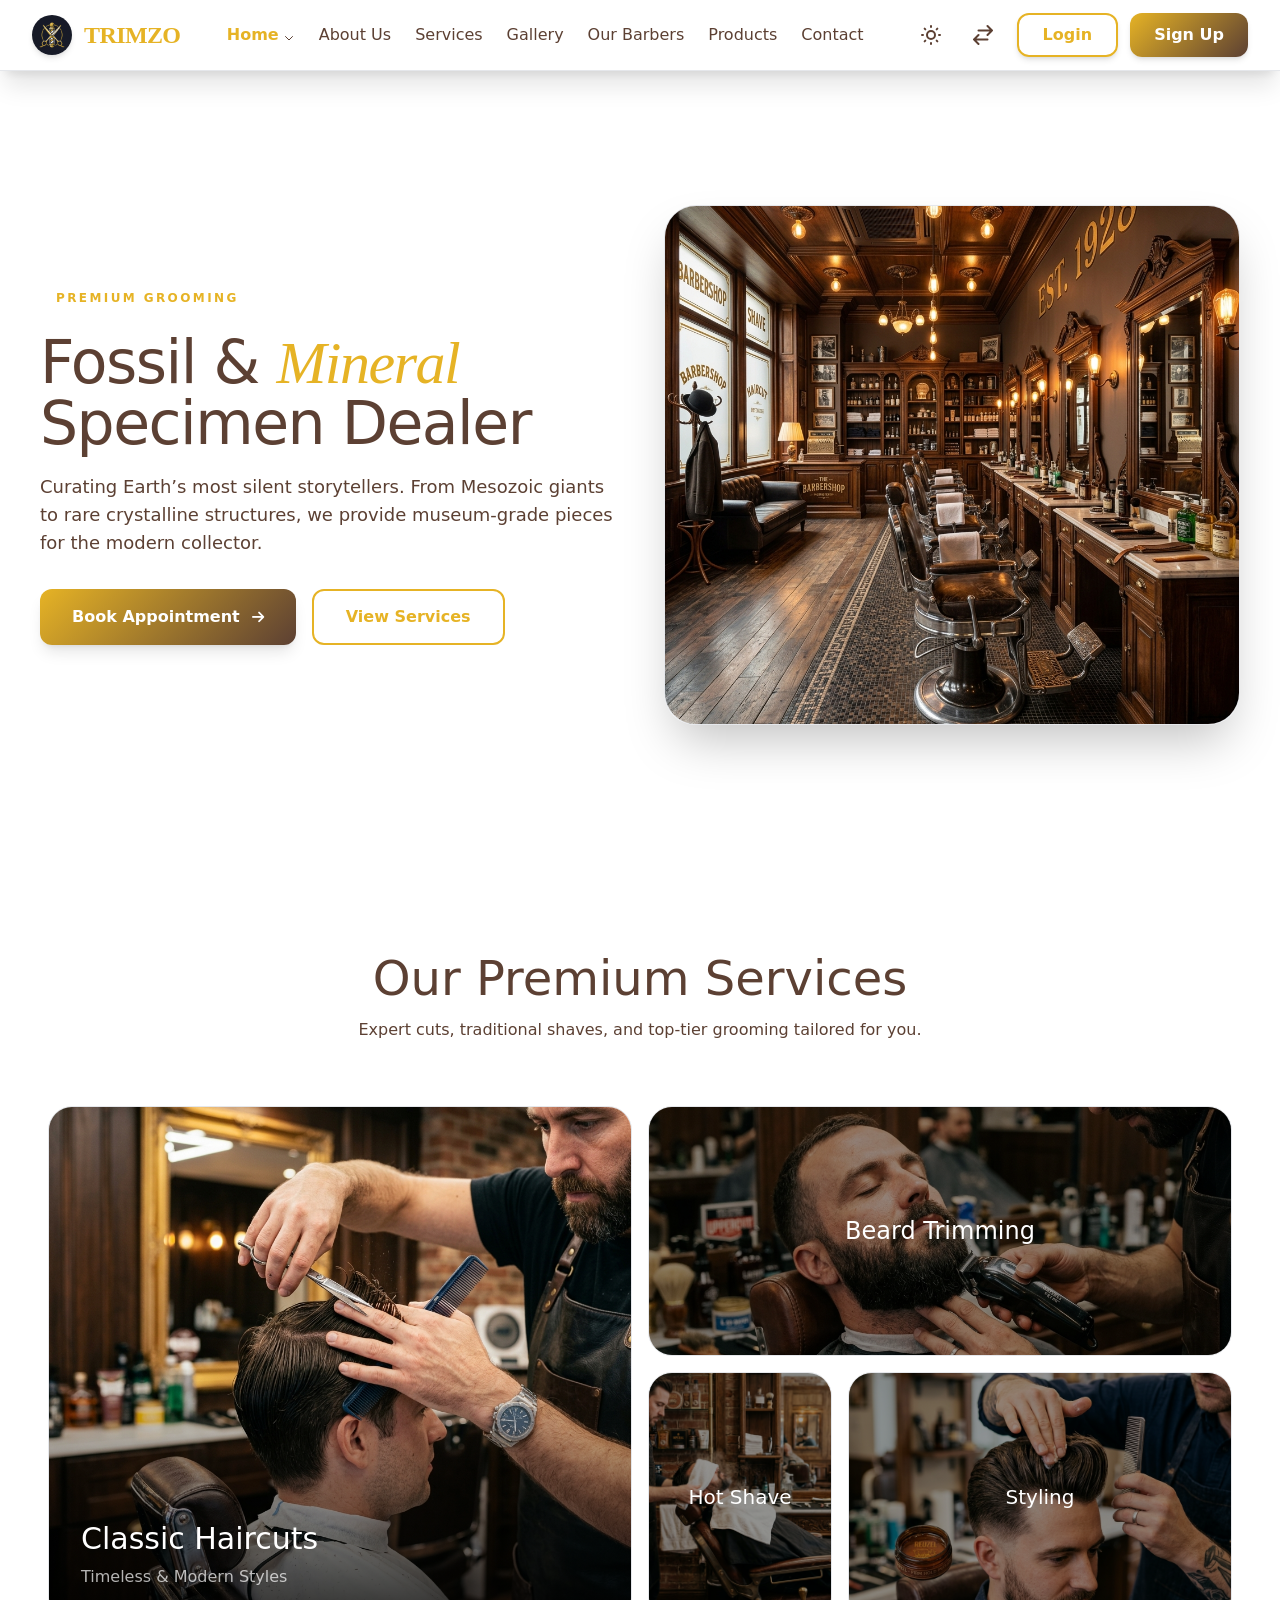
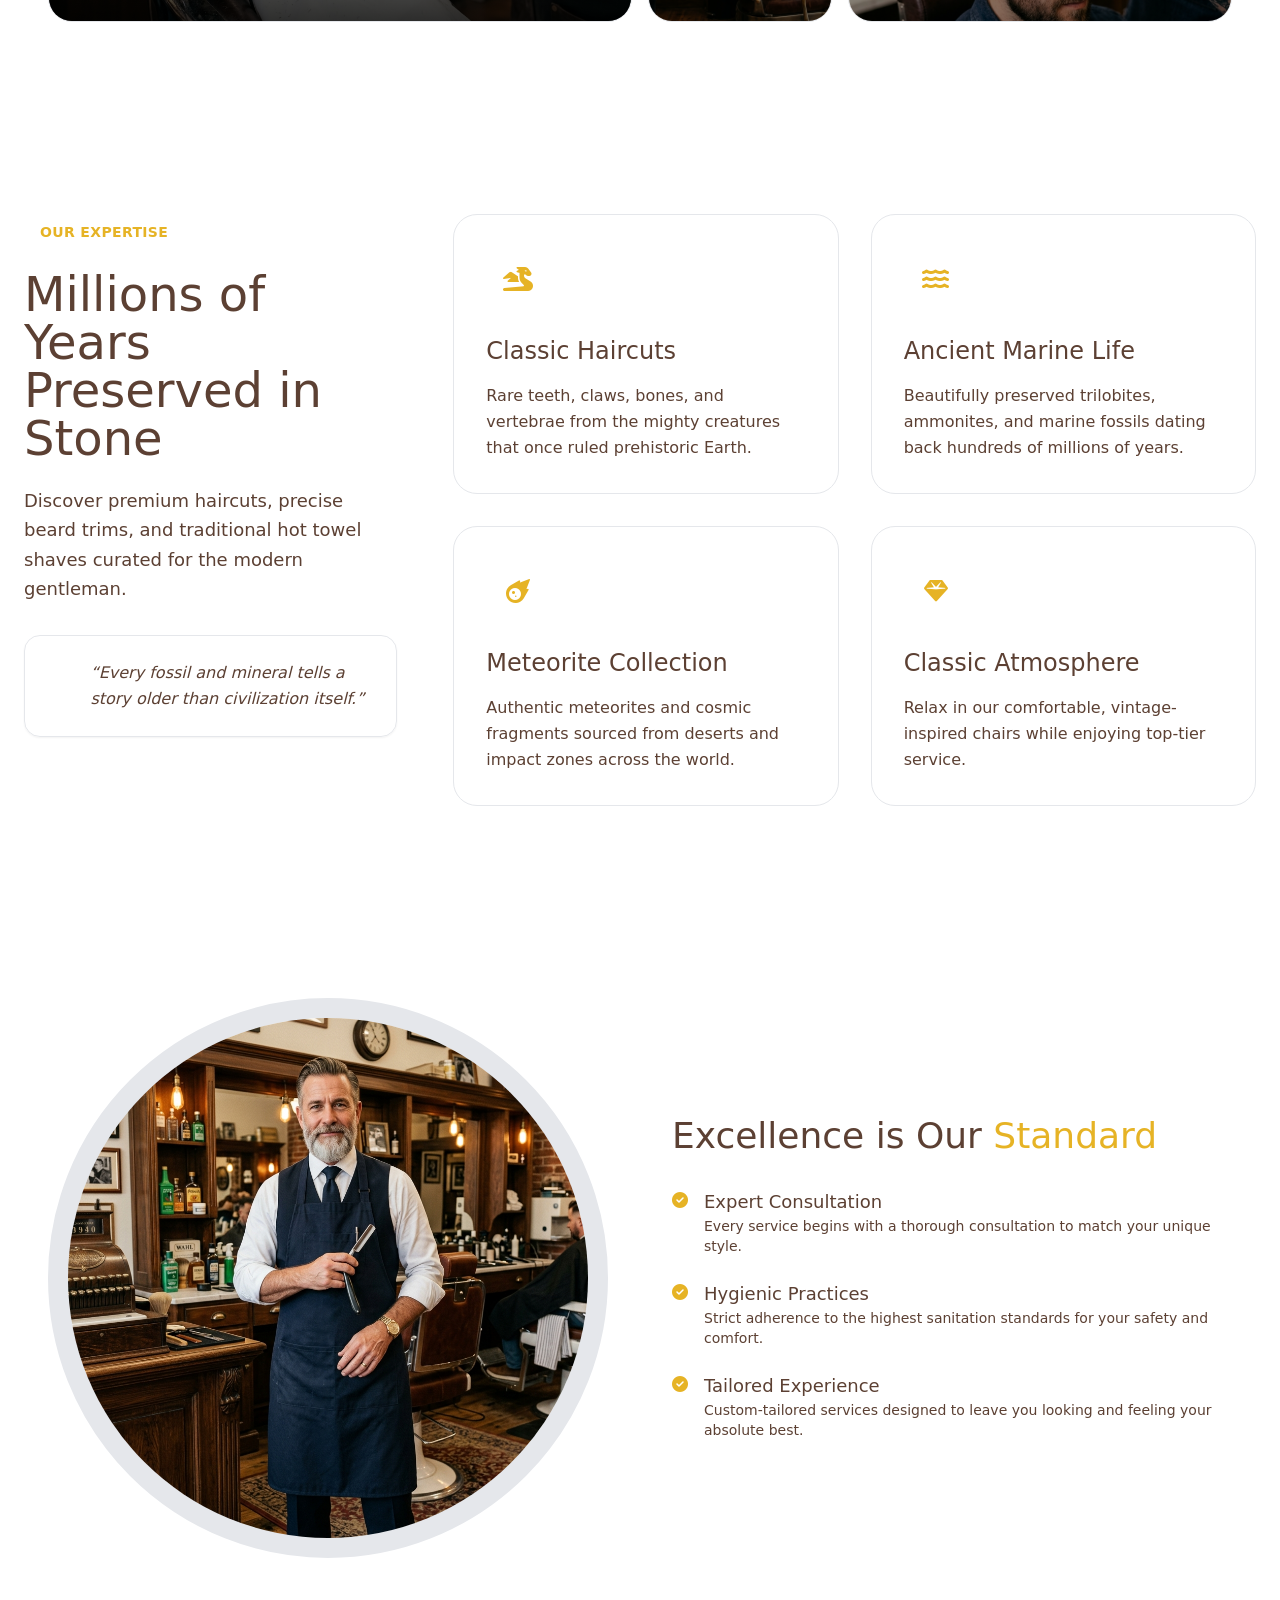
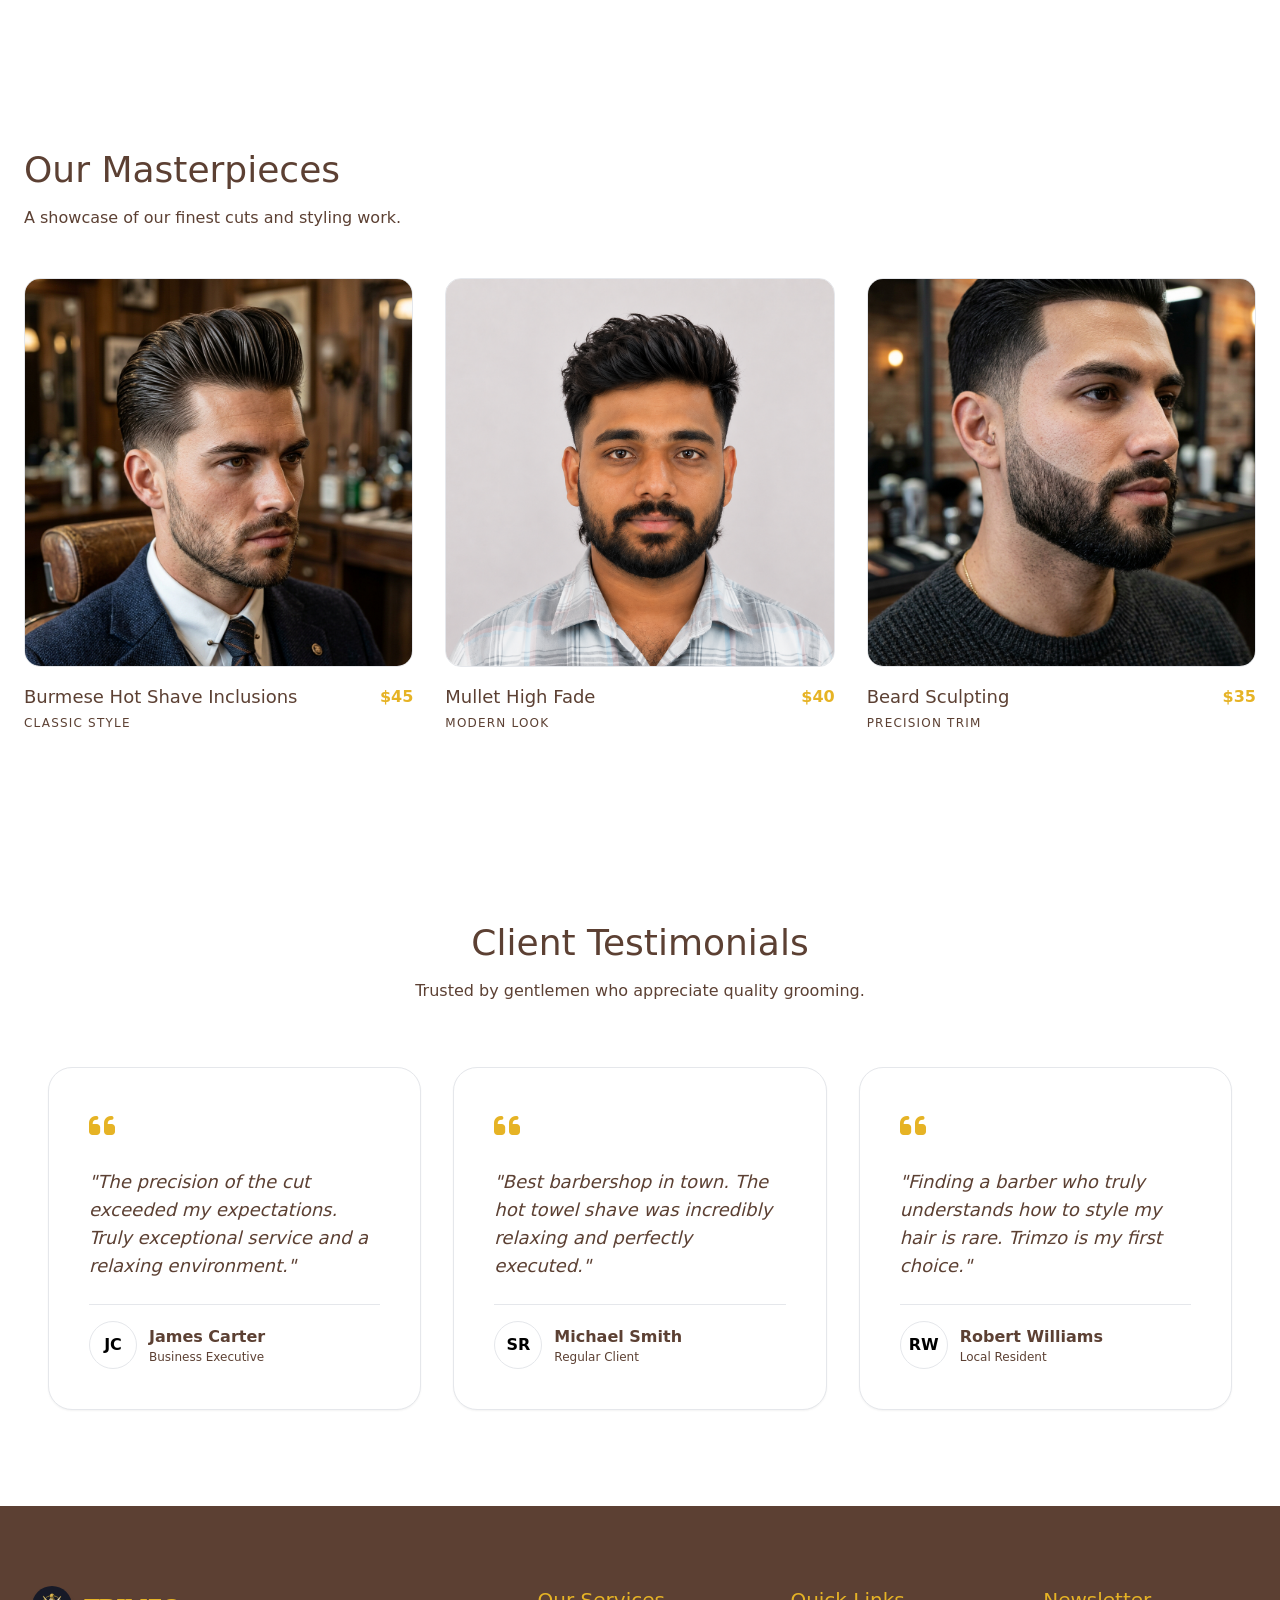
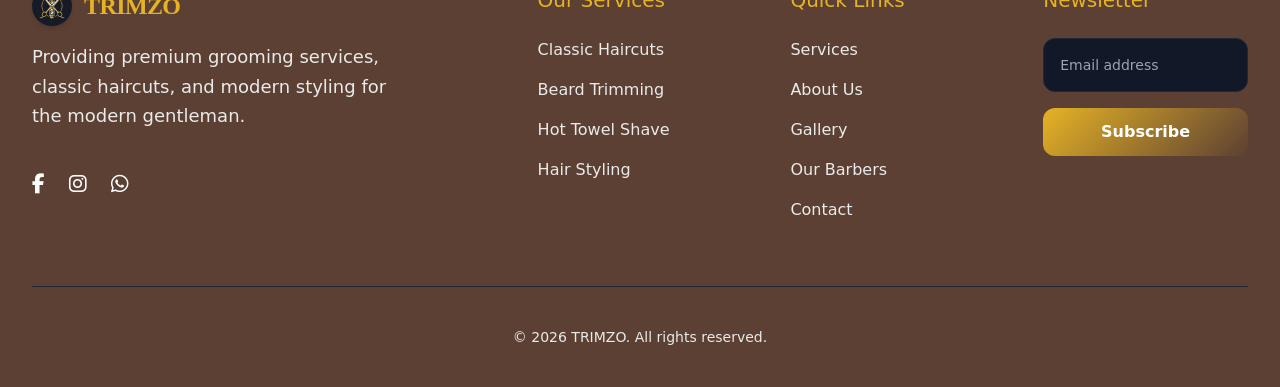
==== index.html @ db779f6f "first commit" ====
<!DOCTYPE html>
<html lang="en" dir="ltr" data-theme="light">
<head>
    <meta charset="UTF-8">
    <meta name="viewport" content="width=device-width, initial-scale=1.0">
    <link rel="icon" href="/assets/fav.png" type="image/jpeg">
    <link rel="stylesheet" href="https://cdnjs.cloudflare.com/ajax/libs/font-awesome/6.5.2/css/all.min.css">
    <title>Barbershop &amp; Men's Grooming Salon | TRIMZO</title>

<script src="tailwind.js"></script>
    <style>
        /* --- Refined Premium Green & Rich Brown Palette --- */
        :root, html[data-theme='light'] {
            --color-background: #FFFFFF;
            --color-primary-text: #5C4033; 
            --color-secondary-text: #5C4033; /* Neat Rich Brown */
            --color-accent: #E6B325; /* Lawn Green */
            --color-accent-light: #5C4033; /* Rich Brown */
            --color-border: #E5E7EB; 
            --color-hover: #FFF8E6; 
            --color-footer-bg: #5C4033;
            --color-footer-text: #EAEAEA; 
        }
        html[data-theme='dark'] {
            --color-background: #000000;
            --color-primary-text: #FFFFFF;
            --color-secondary-text: #D7CCC8;
            --color-accent: #E6B325; 
            --color-accent-light: #BCAAA4; 
            --color-border: #374151; 
            --color-hover: #2B1D16;
            --color-footer-bg: #000000;
            --color-footer-text: #FFFFFF;
        }
        
        body {
            background-color: var(--color-background);
            color: var(--color-primary-text);
            font-family: ui-sans-serif, system-ui, -apple-system, BlinkMacSystemFont, "Segoe UI", Roboto, "Helvetica Neue", Arial, "Noto Sans", sans-serif;
            transition: background-color 0.3s, color 0.3s;
            overflow-x: hidden;
        }
        
        .text-primary-text { color: var(--color-primary-text); }
        .text-secondary-text { color: var(--color-secondary-text); }
        .text-accent { color: var(--color-accent); }
        .text-accent-light { color: var(--color-accent-light); }
        .bg-background { background-color: var(--color-background); }
        .bg-hover { background-color: var(--color-hover); }
        .border-border { border-color: var(--color-border); }

        /* ── Typography Weight System ── */
        h1, h2, h3, h4, h5, h6 {
            font-weight: 500 !important;
        }
        p, .text-secondary-text {
            font-weight: 400 !important;
        }

        /* Rich Gradient */
        .bg-custom-gradient {
            background: linear-gradient(135deg, #E6B325 0%, #5C4033 100%);
        }

        #main-footer {
            background-color: var(--color-footer-bg);
            color: var(--color-footer-text);
        }
        #main-footer .footer-heading {
            color: #E6B325 !important; /* Elegant Green Heading */
        }
        #main-footer .footer-link:hover {
            color: #BCAAA4;
            padding-left: 4px;
            transition: all 0.2s ease;
        }

        /* Nav Link Underline */
        .nav-link {
            position: relative;
            transition: color 0.3s;
            padding-top: 0.25rem;
            padding-bottom: 0.25rem;
        }
        .nav-link::after {
            content: '';
            position: absolute;
            left: 0; right: 0; bottom: 0;
            height: 2px;
            background-color: var(--color-accent);
            transform: scaleX(0);
            transition: transform 0.3s;
        }
        .nav-link:hover::after {
            transform: scaleX(1);
        }

        /* DROPDOWN */
        .dropdown-wrapper { position: relative; }
        .dropdown-menu {
            position: absolute;
            top: calc(100% + 5px);
            left: 0;
            background-color: var(--color-background);
            border: 1px solid var(--color-border);
            border-radius: 0.5rem;
            box-shadow: 0 10px 25px rgba(0, 0, 0, 0.1);
            min-width: 220px;
            z-index: 1000;
            opacity: 0;
            visibility: hidden;
            transform: translateY(-10px);
            transition: all 0.3s ease;
        }
        .dropdown-wrapper:hover .dropdown-menu {
            opacity: 1; visibility: visible; transform: translateY(0);
            display: block;
        }
        .dropdown-menu a {
            display: block;
            padding: 0.75rem 1rem;
            color: var(--color-primary-text);
            text-decoration: none;
            font-size: 0.875rem;
            transition: all 0.2s ease;
            border-bottom: 1px solid var(--color-border);
        }
        .dropdown-menu a:last-child { border-bottom: none; }
        .dropdown-menu a:hover {
            background-color: var(--color-hover);
            color: var(--color-accent);
            padding-left: 1.25rem;
        }

        @media (max-width: 1024px) {
            .dropdown-menu { position: static; display: none; opacity: 1; visibility: visible; transform: none; box-shadow: none; }
            .dropdown-wrapper:hover .dropdown-menu { display: block; }
        }

        /* ── Canonical Button System ── */
        .btn-primary, .book-btn {
            background: linear-gradient(135deg, #E6B325 0%, #5C4033 100%);
            color: #FFFFFF !important;
            transition: all 0.3s ease;
            cursor: pointer;
        }
        .btn-primary:hover, .book-btn:hover {
            opacity: 0.88;
            transform: scale(1.04);
            box-shadow: 0 6px 18px rgba(230,179,37,0.3);
        }
        .btn-outline {
            background: transparent;
            color: var(--color-accent);
            border: 2px solid var(--color-accent);
            transition: all 0.3s ease;
            cursor: pointer;
        }
        .btn-outline:hover {
            background: var(--color-accent);
            color: #FFFFFF !important;
            box-shadow: 0 4px 12px rgba(230,179,37,0.25);
        }
        html[data-theme='dark'] .btn-outline {
            color: #E6B325;
            border-color: #E6B325;
        }
        html[data-theme='dark'] .btn-outline:hover {
            background: #E6B325;
            color: #000;
        }
        .btn-cta-white {
            background: white;
            color: #E6B325;
            transition: all 0.3s ease;
            cursor: pointer;
        }
        .btn-cta-white:hover {
            background: #f3f4f6;
            transform: translateY(-2px);
            box-shadow: 0 8px 24px rgba(0,0,0,0.15);
        }
    </style>
</head>
<body class="antialiased flex flex-col min-h-screen">

    <header class="sticky top-0 z-50 transition-colors duration-300 shadow-xl border-b border-border bg-background" id="main-header">
        <nav class="container mx-auto px-4 sm:px-6 lg:px-8 py-3 flex items-center justify-between h-[70px]">
            <a href="index.html" class="flex items-center gap-3">
                <img src="./assets/logo.png" alt="Trimzo Logo" class="h-10 w-10 object-contain rounded-full shadow-md" />
                <div class="text-2xl font-serif font-extrabold tracking-tight flex flex-col justify-center">    
                    <span style="color: #E6B325;">TRIMZO</span>
                </div>
            </a>

            <div class="hidden xl:flex items-center space-x-6">
                <div class="flex space-x-6 rtl:space-x-reverse rtl:ml-6 text-primary-text font-medium">
                    <div class="dropdown-wrapper">
                        <button class="nav-link flex items-center" id="home-dropdown-btn">
                            Home
                            <svg class="w-3 h-3 ml-1 relative top-[2.5px] transition-transform duration-200 text-primary-text" fill="none" stroke="currentColor" viewBox="0 0 24 24"><path stroke-linecap="round" stroke-linejoin="round" stroke-width="2" d="M19 9l-7 7-7-7"></path></svg>
                        </button>
                        <div class="dropdown-menu">
                            <a href="index.html">Home 1</a>
                            <a href="home2.html">Home 2</a>
                        </div>
                    </div>
<a href="about.html" class="nav-link">About Us</a>
<a href="services.html" class="nav-link">Services</a>
<a href="gallery.html" class="nav-link">Gallery</a>
<a href="barbers.html" class="nav-link">Our Barbers</a>
<a href="products.html" class="nav-link">Products</a>
<a href="contact.html" class="nav-link">Contact</a>
                </div>

                <div class="w-px h-6 bg-border mx-3"></div>
                
                <div class="flex items-center space-x-4">
                    <button id="theme-toggle" class="icon-btn text-primary-text hover:text-accent p-1.5 rounded-full transition duration-200">
                        <svg class="w-6 h-6 light-icon" fill="none" stroke="currentColor" viewBox="0 0 24 24"><path stroke-linecap="round" stroke-linejoin="round" stroke-width="2" d="M12 3v1m0 16v1m9-9h-1M4 12H3m15.364 6.364l-.707-.707M6.343 6.343l-.707-.707m12.728 0l-.707.707M6.343 17.657l-.707.707M16 12a4 4 0 11-8 0 4 4 0 018 0z"></path></svg>
                        <svg class="w-6 h-6 dark-icon hidden" fill="none" stroke="currentColor" viewBox="0 0 24 24"><path stroke-linecap="round" stroke-linejoin="round" stroke-width="2" d="M20.354 15.354A9 9 0 018.646 3.646 9.003 9.003 0 0012 21a9.003 9.003 0 008.354-5.646z"></path></svg>
                    </button>
                    <button id="lang-icon" class="text-primary-text hover:text-accent p-1.5 rounded-full transition duration-200">
<svg class="w-6 h-6" fill="none" stroke="currentColor" viewBox="0 0 24 24" xmlns="http://www.w3.org/2000/svg">
  <path stroke-linecap="round" stroke-linejoin="round" stroke-width="2" d="M7.5 21 3 16.5m0 0L7.5 12M3 16.5h13.5m0-13.5L21 7.5m0 0L16.5 12M21 7.5H7.5" />
</svg>                    </button>
                    <div class="flex items-center gap-3 ml-3">
                        <a href="login.html" class="btn-outline px-6 py-2 rounded-xl font-bold shadow-md">Login</a>
                        <a href="signup.html" class="book-btn px-6 py-2.5 rounded-xl font-bold shadow-md">Sign Up</a>
                    </div>
                </div>
            </div>

            <div class="xl:hidden flex items-center">
                <button id="mobile-menu-open" class="icon-btn text-primary-text hover:text-accent p-1.5 rounded-full"><svg class="w-7 h-7" fill="none" stroke="currentColor" viewBox="0 0 24 24"><path stroke-linecap="round" stroke-linejoin="round" stroke-width="2" d="M4 6h16M4 12h16M4 18h16" /></svg></button>
            </div>
        </nav>
    </header>

    <main class="flex-grow">
      <!-- SECTION 1: THE MUSEUM HERO -->
<!-- SECTION 1: THE MUSEUM HERO -->
<section class="relative flex items-center overflow-hidden bg-background pt-10 pb-10 md:pt-14 md:pb-14">

    <!-- Background Blur -->
    <div class="absolute inset-0 pointer-events-none">
        <div class="absolute top-[-10%] right-[-10%] w-[320px] h-[320px] rounded-full bg-accent/5 blur-[100px]"></div>
        <div class="absolute bottom-[-10%] left-[-10%] w-[320px] h-[320px] rounded-full bg-accent-light/5 blur-[100px]"></div>
    </div>

    <div class="container mx-auto px-6 lg:px-10 relative z-10">

        <!-- Hero Grid -->
        <div class="grid grid-cols-1 md:grid-cols-2 gap-8 lg:gap-12 items-center min-h-[75vh]">

            <!-- LEFT CONTENT -->
            <div class="ltr:text-left rtl:text-right">

                <!-- Tag -->
                <span class="inline-block px-4 py-1.5 rounded-full bg-accent/10 text-accent font-bold text-xs uppercase tracking-[0.2em] mb-5">
                    Premium Grooming
                </span>

                <!-- Heading -->
                <h1 class="text-3xl md:text-4xl lg:text-5xl xl:text-6xl font-bold tracking-tight text-primary-text mb-5 leading-[1.05]">

                    Fossil &
                    <span class="text-accent italic font-serif">
                        Mineral
                    </span>

                    <br>

                    Specimen Dealer

                </h1>

                <!-- Description -->
                <p class="text-secondary-text text-base md:text-lg leading-relaxed max-w-xl mb-8">

                    Curating Earth’s most silent storytellers.
                    From Mesozoic giants to rare crystalline structures,
                    we provide museum-grade pieces for the modern collector.

                </p>

                <!-- Buttons -->
                <div class="flex flex-wrap gap-4">

                    <a href="#"
                       class="btn-primary px-8 py-3.5 rounded-xl font-bold shadow-lg transition-all flex items-center gap-3 hover:-translate-y-1">

                        Book Appointment

                        <i class="fa-solid fa-arrow-right text-sm"></i>

                    </a>

                    <a href="#"
                       class="btn-outline px-8 py-3.5 rounded-xl font-bold border-2 flex items-center gap-3 hover:-translate-y-1">

                        View Services

                    </a>

                </div>

            </div>

            <!-- RIGHT IMAGE -->
            <div class="relative group">

                <!-- Image Box -->
                <div class="h-[320px] md:h-[400px] lg:h-[520px] rounded-[2rem] overflow-hidden border border-border shadow-2xl">

                    <img
                        src="/assets/barbershop_hero.png"
                        alt="Hero Specimen"
                        class="w-full h-full object-cover group-hover:scale-105 transition-transform duration-1000"
                    >

                </div>

            

            </div>

        </div>

    </div>

</section>

<!-- SECTION 2: BENTO CATEGORY GRID -->
<section class="py-24 bg-hover/10">
    <div class="container mx-auto px-6 lg:px-12">
        <div class="text-center max-w-2xl mx-auto mb-16">
            <h2 class="text-3xl md:text-5xl font-bold text-primary-text mb-4 leading-tight">Our Premium Services</h2>
            <p class="text-secondary-text">Expert cuts, traditional shaves, and top-tier grooming tailored for you.</p>
        </div>

        <div class="grid grid-cols-1 md:grid-cols-4 lg:grid-cols-6 gap-4 auto-rows-[250px]">
            <div class="md:col-span-2 lg:col-span-3 lg:row-span-2 relative rounded-3xl overflow-hidden group cursor-pointer border border-border">
                <img src="./assets/svc_haircut.png" class="absolute inset-0 w-full h-full object-cover transition-transform duration-500 group-hover:scale-110">
                <div class="absolute inset-0 bg-gradient-to-t from-black/80 via-transparent to-transparent"></div>
                <div class="absolute bottom-0 p-8">
                    <h3 class="text-3xl font-bold text-white mt-2">Classic Haircuts</h3>
                    <p class="text-white/70 mt-2">Timeless & Modern Styles</p>
                </div>
            </div>

            <div class="md:col-span-2 lg:col-span-3 relative rounded-3xl overflow-hidden group cursor-pointer border border-border">
                <img src="./assets/svc_beard.png" class="absolute inset-0 w-full h-full object-cover group-hover:scale-110 transition-transform duration-500">
                <div class="absolute inset-0 bg-black/40"></div>
                <div class="absolute inset-0 flex items-center justify-center"><h3 class="text-2xl font-bold text-white">Beard Trimming</h3></div>
            </div>

            <div class="md:col-span-1 lg:col-span-1 relative rounded-3xl overflow-hidden group cursor-pointer border border-border">
                <img src="./assets/svc_shave.png" class="absolute inset-0 w-full h-full object-cover group-hover:scale-110 transition-transform">
                <div class="absolute inset-0 bg-black/40"></div>
                <div class="absolute inset-0 flex items-center justify-center"><h3 class="text-xl font-bold text-white">Hot Shave</h3></div>
            </div>

            <div class="md:col-span-1 lg:col-span-2 relative rounded-3xl overflow-hidden group cursor-pointer border border-border">
                <img src="./assets/svc_styling.png" class="absolute inset-0 w-full h-full object-cover group-hover:scale-110 transition-transform">
                <div class="absolute inset-0 bg-black/40"></div>
                <div class="absolute inset-0 flex items-center justify-center"><h3 class="text-xl font-bold text-white">Styling</h3></div>
            </div>
        </div>
    </div>
</section>
<!-- SECTION 3: THE GEOLOGIC TIMELINE (UPDATED PREMIUM VERSION) -->
<section class="py-24 bg-background">
    <div class="container mx-auto px-6">
        <div class="grid lg:grid-cols-3 gap-14 items-start">

            <!-- Left Content -->
            <div class="lg:col-span-1 ltr:text-left rtl:text-right">
                <span class="inline-block px-4 py-2 rounded-full bg-accent/10 text-accent text-sm font-semibold mb-5 tracking-wide uppercase">
                    Our Expertise
                </span>

                <h2 class="text-4xl md:text-5xl font-extrabold leading-tight text-primary-text mb-6">
                    Millions of Years <br>
                    Preserved in Stone
                </h2>

                <p class="text-secondary-text text-lg leading-relaxed mb-8">
                    Discover premium haircuts, precise beard trims, and traditional hot towel shaves curated for the modern gentleman.
                </p>

                <div class="p-6 rounded-2xl bg-accent/5 border border-accent/20 backdrop-blur-sm shadow-sm">
                    <div class="flex items-start gap-4">
                        <div class="w-12 h-12 rounded-xl bg-accent flex items-center justify-center text-white text-lg">
                            <i class="fas fa-earth-americas"></i>
                        </div>

                        <div>
                            <p class="text-primary-text font-medium italic leading-relaxed">
                                “Every fossil and mineral tells a story older than civilization itself.”
                            </p>
                        </div>
                    </div>
                </div>
            </div>

            <!-- Right Cards -->
            <div class="lg:col-span-2 grid sm:grid-cols-2 gap-8">

                <!-- Card 1 -->
                <div class="group p-8 rounded-3xl border border-border bg-background hover:border-accent hover:shadow-2xl hover:-translate-y-2 transition-all duration-300">
                    <div class="w-16 h-16 rounded-2xl bg-accent/10 text-accent flex items-center justify-center text-2xl mb-6 group-hover:bg-accent/20 transition-all duration-300">
                        <i class="fas fa-dragon"></i>
                    </div>

                    <h4 class="text-2xl font-bold text-primary-text mb-4">
                        Classic Haircuts
                    </h4>

                    <p class="text-secondary-text leading-relaxed">
                        Rare teeth, claws, bones, and vertebrae from the mighty creatures that once ruled prehistoric Earth.
                    </p>
                </div>

                <!-- Card 2 -->
                <div class="group p-8 rounded-3xl border border-border bg-background hover:border-accent hover:shadow-2xl hover:-translate-y-2 transition-all duration-300">
                    <div class="w-16 h-16 rounded-2xl bg-accent/10 text-accent flex items-center justify-center text-2xl mb-6 group-hover:bg-accent/20 transition-all duration-300">
                        <i class="fas fa-water"></i>
                    </div>

                    <h4 class="text-2xl font-bold text-primary-text mb-4">
                        Ancient Marine Life
                    </h4>

                    <p class="text-secondary-text leading-relaxed">
                        Beautifully preserved trilobites, ammonites, and marine fossils dating back hundreds of millions of years.
                    </p>
                </div>

                <!-- Card 3 -->
                <div class="group p-8 rounded-3xl border border-border bg-background hover:border-accent hover:shadow-2xl hover:-translate-y-2 transition-all duration-300">
                    <div class="w-16 h-16 rounded-2xl bg-accent/10 text-accent flex items-center justify-center text-2xl mb-6 group-hover:bg-accent/20 transition-all duration-300">
                        <i class="fas fa-meteor"></i>
                    </div>

                    <h4 class="text-2xl font-bold text-primary-text mb-4">
                        Meteorite Collection
                    </h4>

                    <p class="text-secondary-text leading-relaxed">
                        Authentic meteorites and cosmic fragments sourced from deserts and impact zones across the world.
                    </p>
                </div>

                <!-- Card 4 -->
                <div class="group p-8 rounded-3xl border border-border bg-background hover:border-accent hover:shadow-2xl hover:-translate-y-2 transition-all duration-300">
                    <div class="w-16 h-16 rounded-2xl bg-accent/10 text-accent flex items-center justify-center text-2xl mb-6 group-hover:bg-accent/20 transition-all duration-300">
                        <i class="fas fa-gem"></i>
                    </div>

                    <h4 class="text-2xl font-bold text-primary-text mb-4">
                        Classic Atmosphere
                    </h4>

                    <p class="text-secondary-text leading-relaxed">
                        Relax in our comfortable, vintage-inspired chairs while enjoying top-tier service.
                    </p>
                </div>

            </div>
        </div>
    </div>
</section>

<!-- SECTION 4: THE PROVENANCE STANDARD (WHY CHOOSE US) -->
<section class="py-24 bg-hover/10">
    <div class="container mx-auto px-6 lg:px-12">
        <div class="grid lg:grid-cols-2 gap-16 items-center">
            <div class="relative order-2 lg:order-1">
                <div class="aspect-square rounded-full border-[20px] border-accent/10 flex items-center justify-center overflow-hidden">
                    <img src="./assets/about_barber.png" class="w-full h-full object-cover">
                </div>
                
            </div>
            <div class="order-1 lg:order-2 ltr:text-left rtl:text-right">
                <h2 class="text-4xl font-bold text-primary-text mb-8">Excellence is Our <span class="text-accent">Standard</span></h2>
                <ul class="space-y-6">
                    <li class="flex gap-4">
                        <i class="fa-solid fa-circle-check text-accent mt-1"></i>
                        <div>
                            <h4 class="font-bold text-lg">Expert Consultation</h4>
                            <p class="text-secondary-text text-sm">Every service begins with a thorough consultation to match your unique style.</p>
                        </div>
                    </li>
                    <li class="flex gap-4">
                        <i class="fa-solid fa-circle-check text-accent mt-1"></i>
                        <div>
                            <h4 class="font-bold text-lg">Hygienic Practices</h4>
                            <p class="text-secondary-text text-sm">Strict adherence to the highest sanitation standards for your safety and comfort.</p>
                        </div>
                    </li>
                    <li class="flex gap-4">
                        <i class="fa-solid fa-circle-check text-accent mt-1"></i>
                        <div>
                            <h4 class="font-bold text-lg">Tailored Experience</h4>
                            <p class="text-secondary-text text-sm">Custom-tailored services designed to leave you looking and feeling your absolute best.</p>
                        </div>
                    </li>
                </ul>
            </div>
        </div>
    </div>
</section>

<!-- SECTION 5: MASTERPIECE GALLERY (NEW) -->
<section class="py-24 bg-background overflow-hidden">
    <div class="container mx-auto px-6">
        <div class="flex flex-col md:flex-row justify-between items-end mb-12">
            <div>
                <h2 class="text-4xl font-bold text-primary-text mb-4">Our Masterpieces</h2>
                <p class="text-secondary-text">A showcase of our finest cuts and styling work.</p>
            </div>
            
        </div>
        
        <div class="grid grid-cols-1 sm:grid-cols-2 lg:grid-cols-3 gap-8">
            <div class="group">
                <div class="rounded-2xl overflow-hidden mb-4 border border-border aspect-square">
                    <img src="./assets/gal_pompadour.png" class="w-full h-full object-cover group-hover:scale-110 transition-transform">
                </div>
                <div class="flex justify-between items-center">
                    <h4 class="font-bold text-lg">Burmese Hot Shave Inclusions</h4>
                    <span class="text-accent font-semibold">$45</span>
                </div>
                <p class="text-xs text-secondary-text uppercase tracking-widest mt-1">Classic Style</p>
            </div>
            <div class="group">
                <div class="rounded-2xl overflow-hidden mb-4 border border-border aspect-square">
                    <img src="/assets/83923b08-b5e3-4443-8ae4-9f03f5f599b2.png" class="w-full h-full object-cover object-top group-hover:scale-110 transition-transform">
                </div>
                <div class="flex justify-between items-center">
                    <h4 class="font-bold text-lg">Mullet High Fade</h4>
                    <span class="text-accent font-semibold">$40</span>
                </div>
                <p class="text-xs text-secondary-text uppercase tracking-widest mt-1">Modern Look</p>
            </div>
            <div class="group">
                <div class="rounded-2xl overflow-hidden mb-4 border border-border aspect-square">
                    <img src="./assets/gal_beard.png" class="w-full h-full object-cover group-hover:scale-110 transition-transform">
                </div>
                <div class="flex justify-between items-center">
                    <h4 class="font-bold text-lg">Beard Sculpting</h4>
                    <span class="text-accent font-semibold">$35</span>
                </div>
                <p class="text-xs text-secondary-text uppercase tracking-widest mt-1">Precision Trim</p>
            </div>
        </div>
    </div>
</section>

<!-- SECTION 6: THE COLLECTOR'S CIRCLE (TESTIMONIALS) -->
<section class="py-24 bg-hover/5">
    <div class="container mx-auto px-6 lg:px-12">
        <div class="text-center mb-12 lg:mb-16">
            <h2 class="text-4xl font-bold text-primary-text mb-4">Client Testimonials</h2>
            <p class="text-secondary-text">Trusted by gentlemen who appreciate quality grooming.</p>
        </div>
        <div class="grid grid-cols-1 sm:grid-cols-2 xl:grid-cols-3 gap-5 lg:gap-8">
            <div class="p-6 md:p-7 lg:p-10 rounded-3xl bg-background border border-border shadow-sm flex flex-col justify-between hover:shadow-xl transition-all duration-300">
                <div>
                    <div class="text-accent mb-6"><i class="fa-solid fa-quote-left text-3xl"></i></div>
                    <p class="text-primary-text text-sm sm:text-base lg:text-lg leading-7 sm:leading-8 mb-6 italic">"The precision of the cut exceeded my expectations. Truly exceptional service and a relaxing environment."</p>
                </div>
                <div class="flex items-center gap-3 mt-auto pt-4 border-t border-border">
<div class="w-12 h-12 rounded-full bg-white text-black flex items-center justify-center font-bold border border-gray-200">
    JC
</div>                       <div>
                        <div class="font-bold text-primary-text">James Carter</div>
                        <div class="text-xs text-secondary-text">Business Executive</div>
                    </div>
                </div>
            </div>

            <div class="p-6 md:p-7 lg:p-10 rounded-3xl bg-background border border-border shadow-sm flex flex-col justify-between hover:shadow-xl transition-all duration-300">
                <div>
                    <div class="text-accent mb-6"><i class="fa-solid fa-quote-left text-3xl"></i></div>
                    <p class="text-primary-text text-sm sm:text-base lg:text-lg leading-7 sm:leading-8 mb-6 italic">"Best barbershop in town. The hot towel shave was incredibly relaxing and perfectly executed."</p>
                </div>
                <div class="flex items-center gap-3 mt-auto pt-4 border-t border-border">
<div class="w-12 h-12 rounded-full bg-white text-black flex items-center justify-center font-bold border border-gray-200">
    SR
</div>                       <div>
                        <div class="font-bold text-primary-text">Michael Smith</div>
                        <div class="text-xs text-secondary-text">Regular Client</div>
                    </div>
                </div>
            </div>

            <div class="p-6 md:p-7 lg:p-10 rounded-3xl bg-background border border-border shadow-sm flex flex-col justify-between hover:shadow-xl transition-all duration-300">
                <div>
                    <div class="text-accent mb-6"><i class="fa-solid fa-quote-left text-3xl"></i></div>
                    <p class="text-primary-text text-sm sm:text-base lg:text-lg leading-7 sm:leading-8 mb-6 italic">"Finding a barber who truly understands how to style my hair is rare. Trimzo is my first choice."</p>
                </div>
                <div class="flex items-center gap-3 mt-auto pt-4 border-t border-border">
<div class="w-12 h-12 rounded-full bg-white text-black flex items-center justify-center font-bold border border-gray-200">
    RW
</div>                    <div>
                        <div class="font-bold text-primary-text">Robert Williams</div>
                        <div class="text-xs text-secondary-text">Local Resident</div>
                    </div>
                </div>
            </div>
        </div>
    </div>
</section>
        </main>

    <div id="mobile-menu-drawer" class="fixed inset-0 z-50 pointer-events-none transition-all duration-300">
        <div id="drawer-backdrop" class="absolute inset-0 bg-black opacity-0 transition-opacity duration-300 pointer-events-none"></div>
        <div id="drawer-content" class="absolute top-0 left-0 right-0 bg-background rounded-b-2xl shadow-2xl p-6 xl:hidden max-h-[85vh] overflow-y-auto transform translate-y-[-100%] transition-transform duration-300 ease-out">
            <div class="flex justify-between items-center pb-4 border-b border-border">
                <a href="index.html" class="flex items-center gap-3">
                    <img src="./assets/logo.png" alt="Trimzo Logo" class="h-10 w-10 object-contain rounded-full shadow-md" />
                    <div class="text-2xl font-serif font-extrabold tracking-wide flex flex-col justify-center">
                        <span style="color: #E6B325;">TRIMZO</span>
                    </div>
                </a>
                <button id="mobile-menu-close" class="text-primary-text hover:text-accent"><svg class="w-6 h-6" fill="none" stroke="currentColor" viewBox="0 0 24 24"><path stroke-linecap="round" stroke-linejoin="round" stroke-width="2" d="M6 18L18 6M6 6l12 12"></path></svg></button>
            </div>
            <nav class="flex flex-col space-y-2 py-4">
                <div>
                    <button class="block text-primary-text font-semibold text-lg py-2 w-full text-left flex justify-between items-center" id="mobile-homes-toggle">
                        Home <svg class="w-4 h-4 transform transition-transform duration-200 text-primary-text" id="homes-icon" fill="none" stroke="currentColor" viewBox="0 0 24 24"><path stroke-linecap="round" stroke-linejoin="round" stroke-width="2" d="M19 9l-7 7-7-7"></path></svg>
                    </button>
                    <div id="mobile-homes-menu" class="hidden pl-4 flex flex-col space-y-1 mt-1 border-l-2 border-border">
                        <a href="index.html" class="block text-secondary-text hover:text-accent text-base py-1">Home 1</a>
                        <a href="home2.html" class="block text-secondary-text hover:text-accent text-base py-1">Home 2</a>
                    </div>
                </div>
<a href="about.html" class="block text-primary-text font-semibold text-lg py-2">About Us</a>
<a href="services.html" class="block text-primary-text font-semibold text-lg py-2">Services</a>
<a href="gallery.html" class="block text-primary-text font-semibold text-lg py-2">Gallery</a>
<a href="barbers.html" class="block text-primary-text font-semibold text-lg py-2">Our Barbers</a>
<a href="products.html" class="block text-primary-text font-semibold text-lg py-2">Products</a>
<a href="contact.html" class="block text-primary-text font-semibold text-lg py-2">Contact</a>
            </nav>
            <div class="pt-4 border-t border-border mt-4 flex justify-around items-center">
                <button id="mobile-lang-icon-drawer" class="flex flex-col items-center"><svg class="w-6 h-6" fill="none" stroke="currentColor" viewBox="0 0 24 24" xmlns="http://www.w3.org/2000/svg">
  <path stroke-linecap="round" stroke-linejoin="round" stroke-width="2" d="M7.5 21 3 16.5m0 0L7.5 12M3 16.5h13.5m0-13.5L21 7.5m0 0L16.5 12M21 7.5H7.5" />
</svg><span class="text-xs mt-1 text-secondary-text">RTL</span></button>
                <button id="drawer-theme-toggle" class="flex flex-col items-center">
                    <svg class="w-6 h-6 light-icon" fill="none" stroke="currentColor" viewBox="0 0 24 24"><path stroke-linecap="round" stroke-linejoin="round" stroke-width="2" d="M12 3v1m0 16v1m9-9h-1M4 12H3m15.364 6.364l-.707-.707M6.343 6.343l-.707-.707m12.728 0l-.707.707M6.343 17.657l-.707.707M16 12a4 4 0 11-8 0 4 4 0 018 0z"/></svg>
                    <svg class="w-6 h-6 dark-icon hidden" fill="none" stroke="currentColor" viewBox="0 0 24 24"><path stroke-linecap="round" stroke-linejoin="round" stroke-width="2" d="M20.354 15.354A9 9 0 018.646 3.646 9.003 9.003 0 0012 21a9.003 9.003 0 008.354-5.646z"/></svg>
                    <span class="text-xs mt-1 text-secondary-text">Theme</span>
                </button>
            </div>
            <div class="flex mt-5 gap-5 w-full">
                <a href="login.html" class="flex-1 btn-outline text-center py-1.5 rounded-xl font-bold text-sm shadow-md">Login</a>
                <a href="signup.html" class="flex-1 book-btn text-center py-2 rounded-xl font-bold text-sm shadow-md">Sign Up</a>
            </div>
        </div>
    </div>

    <footer id="main-footer" class="pt-20 transition-colors duration-300">
        <div class="container mx-auto px-4 sm:px-6 lg:px-8">
            <div class="grid grid-cols-1 sm:grid-cols-2 lg:grid-cols-5 gap-12 pb-16 border-b border-gray-800">
                <div class="lg:col-span-2">
                    <a href="index.html" class="flex items-center gap-3 mb-4">
                        <img src="./assets/logo.png" alt="Trimzo Logo" class="h-10 w-10 object-contain rounded-full shadow-md" />
                        <div class="text-2xl font-serif font-extrabold tracking-tight flex flex-col justify-center">    
                            <span style="color: #E6B325;">TRIMZO</span>
                        </div>
                    </a>
<p class="text-lg leading-relaxed max-w-sm !text-white-400">
Providing premium grooming services, classic haircuts, and modern styling for the modern gentleman.</p>                    <div class="flex gap-6 mt-10">
                        <a href="#" class="text-white hover:text-accent transition text-xl"><i class="fab fa-facebook-f"></i></a>
                        <a href="#" class="text-white hover:text-accent transition text-xl"><i class="fab fa-instagram"></i></a>
                        <a href="#" class="text-white hover:text-accent transition text-xl"><i class="fab fa-whatsapp"></i></a>
                    </div>
                </div>
                <div>
                    <h4 class="footer-heading font-bold text-xl mb-6">Our Services</h4>
                   <ul class="space-y-4">
    <li><a href="services.html" class="footer-link">Classic Haircuts</a></li>
    <li><a href="services.html" class="footer-link">Beard Trimming</a></li>
    <li><a href="services.html" class="footer-link">Hot Towel Shave</a></li>
    <li><a href="services.html" class="footer-link">Hair Styling</a></li>
</ul>
                </div>
                <div>
                    <h4 class="footer-heading font-bold text-xl mb-6">Quick Links</h4>
                    <ul class="space-y-4">
                        <li><a href="services.html" class="footer-link">Services</a></li>
                        <li><a href="about.html" class="footer-link">About Us</a></li>
                        <li><a href="gallery.html" class="footer-link">Gallery</a></li>
                        <li><a href="barbers.html" class="footer-link">Our Barbers</a></li>
                        <li><a href="contact.html" class="footer-link">Contact</a></li>
                    </ul>
                </div>
                <div>
                    <h4 class="footer-heading font-bold text-xl mb-6">Newsletter</h4>
                    <div class="flex flex-col space-y-4">
                        <input type="email" placeholder="Email address" class="p-4 text-sm rounded-xl bg-gray-900 border border-gray-800 focus:outline-none text-white" />
                        <button class="btn-primary font-bold py-3 rounded-xl">Subscribe</button>
                    </div>
                </div>
            </div>
            <div class="py-10 text-center text-white-500 text-sm">© 2026 TRIMZO. All rights reserved.</div>
        </div>
    </footer>

    <script>
        document.addEventListener('DOMContentLoaded', () => {
            const html = document.documentElement;

            // Drawer Control
            const menuDrawer = document.getElementById('mobile-menu-drawer');
            const menuContent = document.getElementById('drawer-content');
            const menuBackdrop = document.getElementById('drawer-backdrop');

            const openDrawer = () => {
                menuDrawer.classList.remove('pointer-events-none');
                menuContent.classList.remove('translate-y-[-100%]');
                menuBackdrop.classList.add('opacity-50', 'pointer-events-auto');
                document.body.style.overflow = 'hidden';
            };
            const closeDrawer = () => {
                menuContent.classList.add('translate-y-[-100%]');
                menuBackdrop.classList.remove('opacity-50', 'pointer-events-auto');
                setTimeout(() => { menuDrawer.classList.add('pointer-events-none'); document.body.style.overflow = ''; }, 300);
            };

            document.getElementById('mobile-menu-open').addEventListener('click', openDrawer);
            document.getElementById('mobile-menu-close').addEventListener('click', closeDrawer);
            menuBackdrop.addEventListener('click', closeDrawer);

            // Accordions
            const setupAccordion = (toggleId, menuId, iconId) => {
                const toggle = document.getElementById(toggleId);
                toggle?.addEventListener('click', () => {
                    const menu = document.getElementById(menuId);
                    const icon = document.getElementById(iconId);
                    menu.classList.toggle('hidden');
                    icon.classList.toggle('rotate-180');
                });
            };
            setupAccordion('mobile-homes-toggle', 'mobile-homes-menu', 'homes-icon');


            // Theme & RTL
            const themeToggles = [document.getElementById('theme-toggle'), document.getElementById('drawer-theme-toggle')];
            const applyTheme = (theme) => {
                html.setAttribute('data-theme', theme);
                document.querySelectorAll('.light-icon').forEach(i => i.classList.toggle('hidden', theme === 'dark'));
                document.querySelectorAll('.dark-icon').forEach(i => i.classList.toggle('hidden', theme === 'light'));
            };
            themeToggles.forEach(btn => btn.addEventListener('click', () => {
                const next = html.getAttribute('data-theme') === 'light' ? 'dark' : 'light';
                localStorage.setItem('theme', next);
                applyTheme(next);
            }));
            applyTheme(localStorage.getItem('theme') || 'light');

            const langToggles = [document.getElementById('lang-icon'), document.getElementById('mobile-lang-icon-drawer')];
            langToggles.forEach(btn => btn.addEventListener('click', () => {
                const current = localStorage.getItem('language') === 'ar' ? 'en' : 'ar';
                localStorage.setItem('language', current);
                html.setAttribute('dir', current === 'ar' ? 'rtl' : 'ltr');
            }));
            html.setAttribute('dir', localStorage.getItem('language') === 'ar' ? 'rtl' : 'ltr');

            // Active Nav Logic
            const setActiveNavLink = () => {
                const currentPath = window.location.pathname.split('/').pop() || 'index.html';
                
                // Desktop Links
                document.querySelectorAll('.nav-link').forEach(link => {
                    if (link.getAttribute('href') === currentPath) {
                        link.classList.add('active', 'text-accent', 'font-bold');
                    } else {
                        link.classList.remove('active', 'text-accent', 'font-bold');
                    }
                });

                // Desktop Dropdowns
                if (['index.html', 'home2.html'].includes(currentPath)) {
                    document.getElementById('home-dropdown-btn')?.classList.add('active', 'text-accent', 'font-bold');
                }

                // Mobile Links
                document.querySelectorAll('#drawer-content a').forEach(link => {
                    const href = link.getAttribute('href');
                    if (href === currentPath) {
                        link.classList.add('text-accent', 'font-bold');
                        link.classList.remove('text-primary-text', 'text-secondary-text');
                    } else {
                        if (link.closest('#mobile-homes-menu')) {
                            link.classList.add('text-secondary-text');
                            link.classList.remove('text-accent', 'font-bold');
                        } else {
                            link.classList.add('text-primary-text');
                            link.classList.remove('text-accent', 'font-bold');
                        }
                    }
                });

                // Mobile Toggles
                if (['index.html', 'home2.html'].includes(currentPath)) {
                    document.getElementById('mobile-homes-toggle')?.classList.add('text-accent', 'font-bold');
                }
            };
            setActiveNavLink();
        });
        document.addEventListener("DOMContentLoaded", function () {

    const btnMonthly = document.getElementById("btn-monthly");
    const btnSeasonal = document.getElementById("btn-seasonal");

    const monthlyPlans = document.getElementById("monthly-plans");
    const seasonalPlans = document.getElementById("seasonal-plans");

    if (!btnMonthly || !btnSeasonal || !monthlyPlans || !seasonalPlans) return;

    btnMonthly.addEventListener("click", function () {

        btnMonthly.classList.add("bg-[#E6B325]", "text-white", "shadow-lg");
        btnMonthly.classList.remove("text-primary-text");

        btnSeasonal.classList.remove("bg-[#E6B325]", "text-white", "shadow-lg");
        btnSeasonal.classList.add("text-primary-text");

        monthlyPlans.classList.remove("hidden");
        monthlyPlans.classList.add("grid");

        seasonalPlans.classList.remove("grid");
        seasonalPlans.classList.add("hidden");

    });

    btnSeasonal.addEventListener("click", function () {

        btnSeasonal.classList.add("bg-[#E6B325]", "text-white", "shadow-lg");
        btnSeasonal.classList.remove("text-primary-text");

        btnMonthly.classList.remove("bg-[#E6B325]", "text-white", "shadow-lg");
        btnMonthly.classList.add("text-primary-text");

        seasonalPlans.classList.remove("hidden");
        seasonalPlans.classList.add("grid");

        monthlyPlans.classList.remove("grid");
        monthlyPlans.classList.add("hidden");

    });

});
    </script>
</body>
</html>
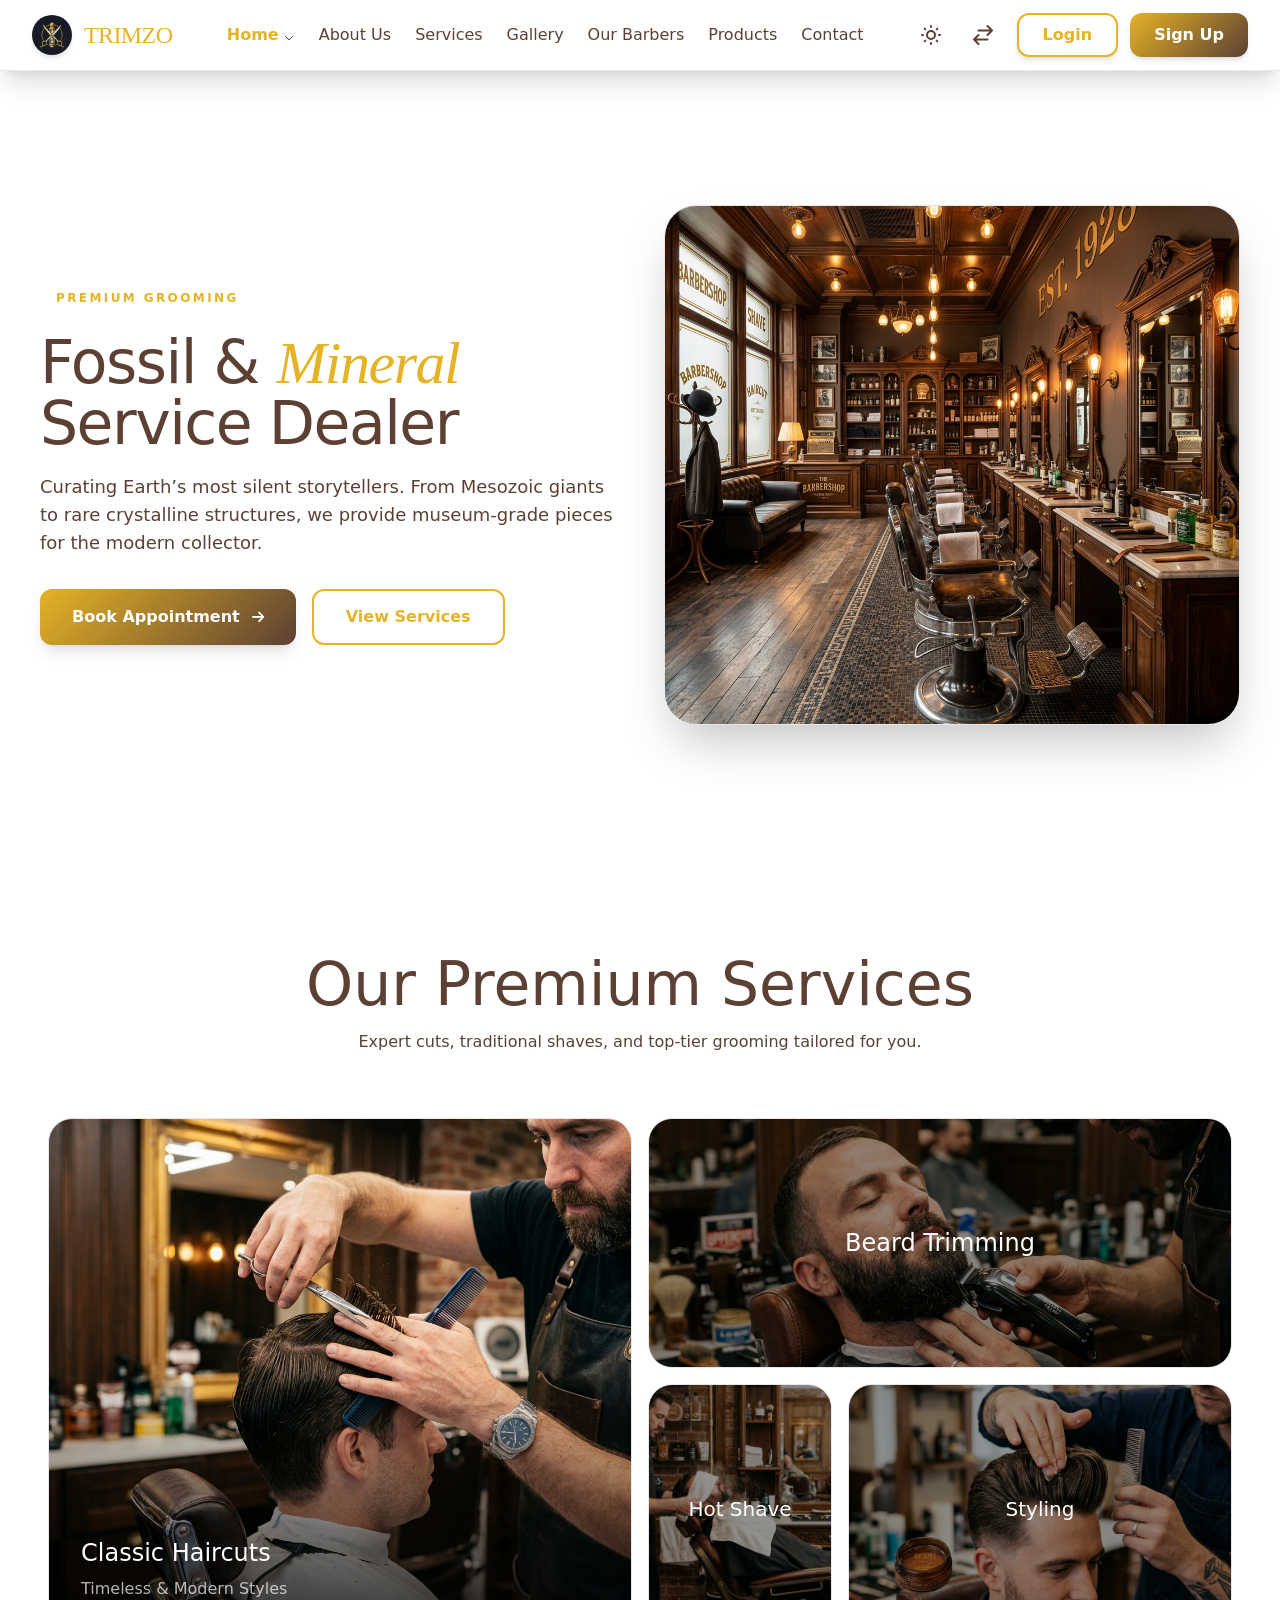
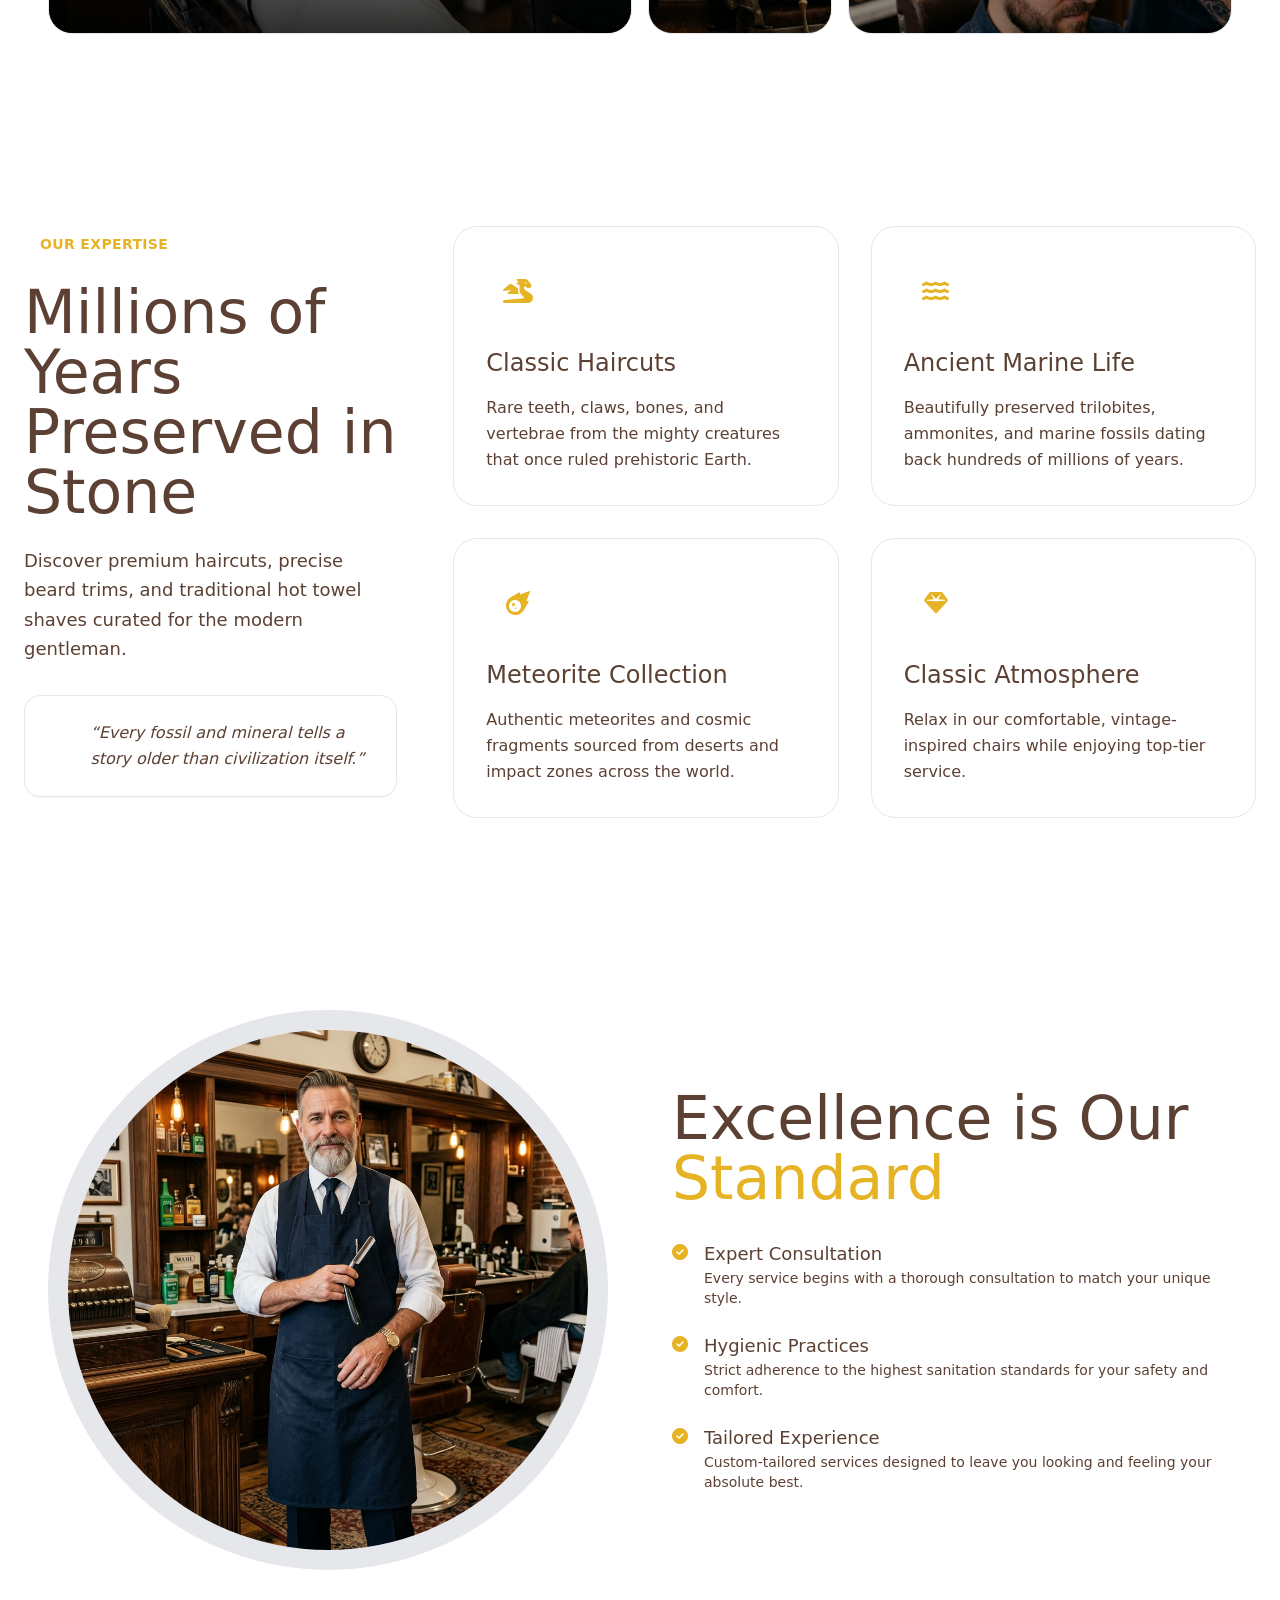
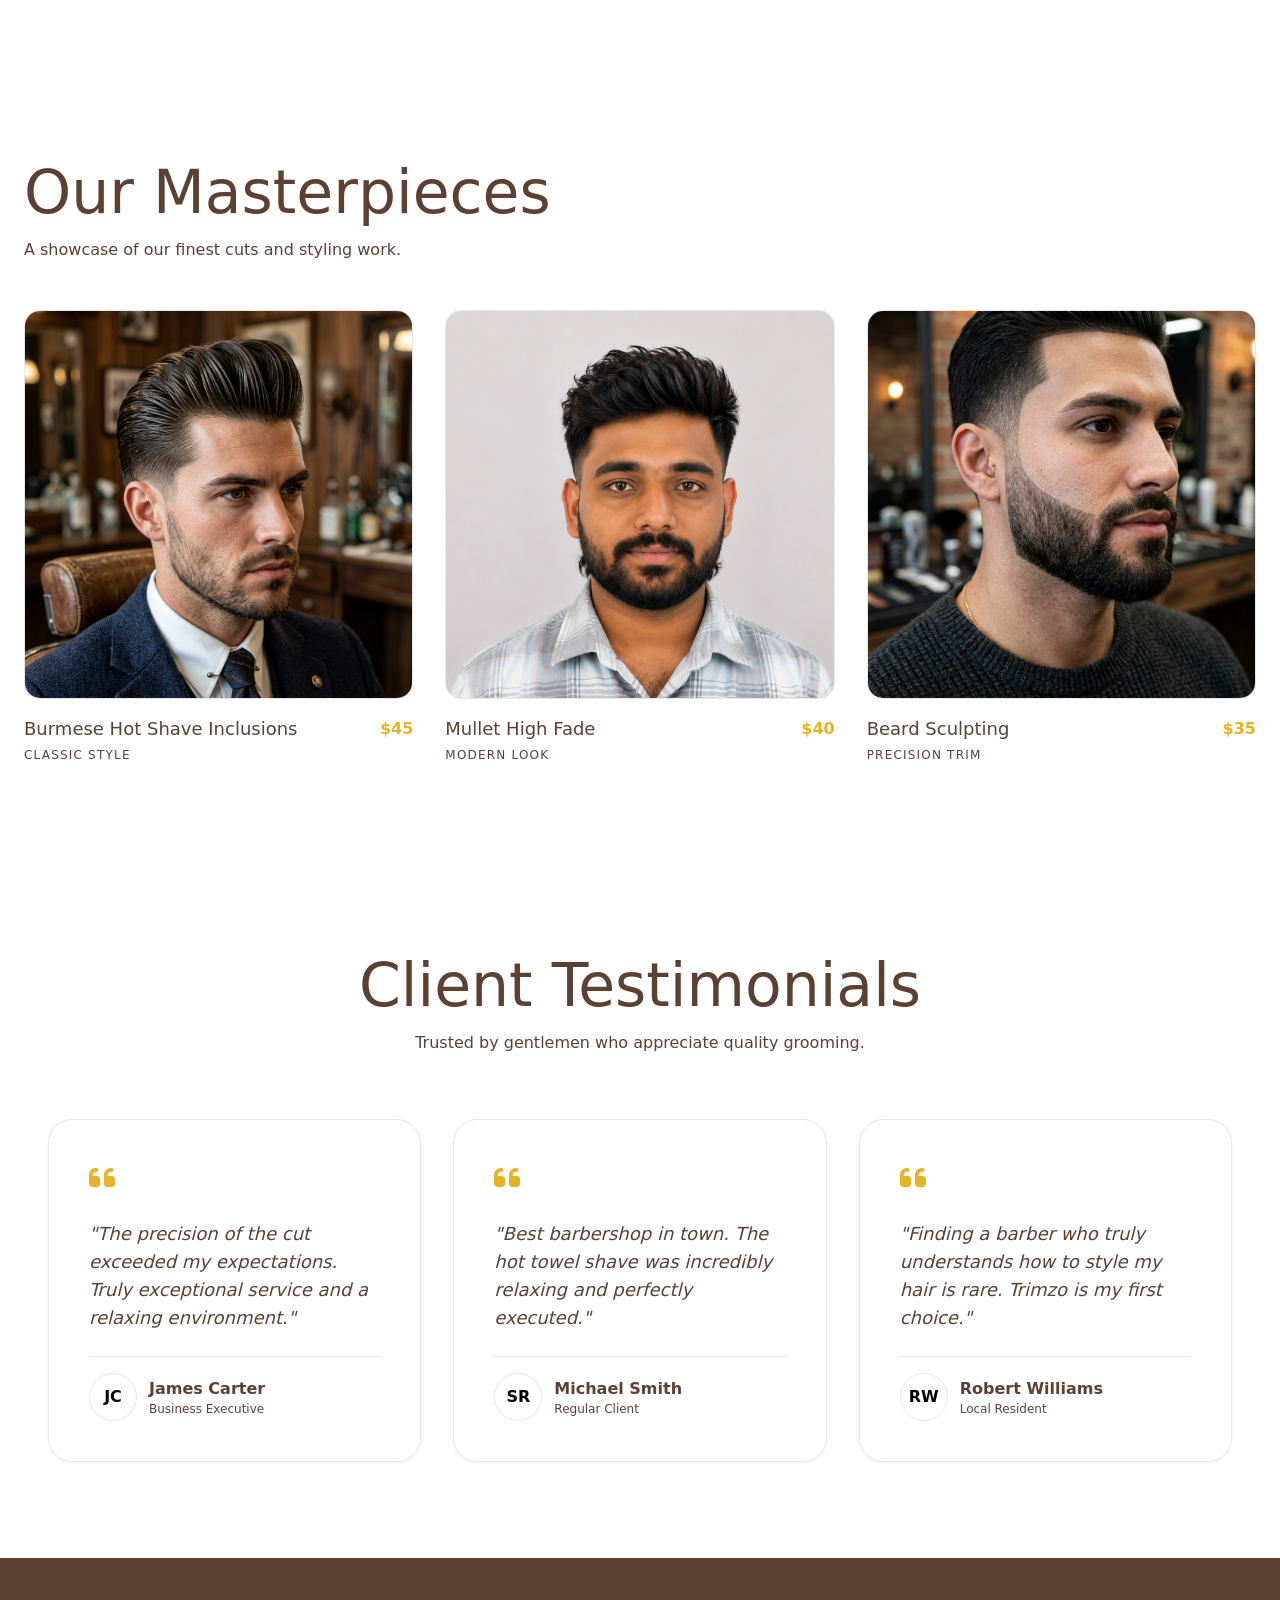
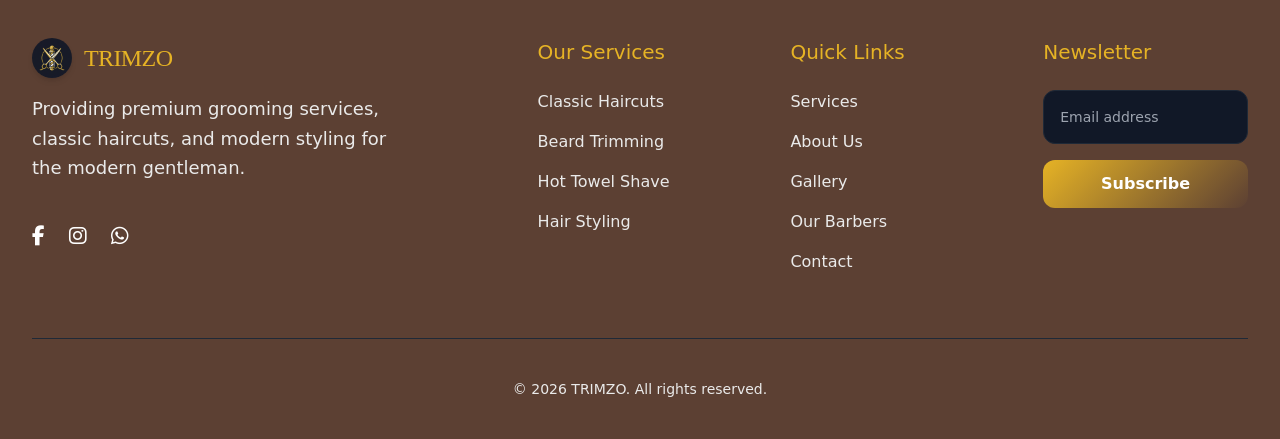
==== commit a93f4cc7: "first commit" ====
--- a/index.html
+++ b/index.html
@@ -3,7 +3,7 @@
 <head>
     <meta charset="UTF-8">
     <meta name="viewport" content="width=device-width, initial-scale=1.0">
-    <link rel="icon" href="/assets/fav.png" type="image/jpeg">
+    <link rel="icon" href="./assets/favicon.svg" type="image/svg+xml">
     <link rel="stylesheet" href="https://cdnjs.cloudflare.com/ajax/libs/font-awesome/6.5.2/css/all.min.css">
     <title>Barbershop &amp; Men's Grooming Salon | TRIMZO</title>
 
@@ -145,9 +145,9 @@
             cursor: pointer;
         }
         .btn-primary:hover, .book-btn:hover {
-            opacity: 0.88;
+            background: linear-gradient(135deg, #d4a520 0%, #4a3328 100%);
             transform: scale(1.04);
-            box-shadow: 0 6px 18px rgba(230,179,37,0.3);
+            box-shadow: 0 8px 24px rgba(230,179,37,0.45);
         }
         .btn-outline {
             background: transparent;
@@ -158,8 +158,9 @@
         }
         .btn-outline:hover {
             background: var(--color-accent);
-            color: #FFFFFF !important;
-            box-shadow: 0 4px 12px rgba(230,179,37,0.25);
+            color: #1a1a1a !important;
+            box-shadow: 0 6px 18px rgba(230,179,37,0.35);
+            transform: translateY(-1px);
         }
         html[data-theme='dark'] .btn-outline {
             color: #E6B325;
@@ -167,7 +168,8 @@
         }
         html[data-theme='dark'] .btn-outline:hover {
             background: #E6B325;
-            color: #000;
+            color: #1a1a1a !important;
+            box-shadow: 0 6px 18px rgba(230,179,37,0.35);
         }
         .btn-cta-white {
             background: white;
@@ -176,9 +178,10 @@
             cursor: pointer;
         }
         .btn-cta-white:hover {
-            background: #f3f4f6;
+            background: #E6B325;
+            color: #1a1a1a;
             transform: translateY(-2px);
-            box-shadow: 0 8px 24px rgba(0,0,0,0.15);
+            box-shadow: 0 8px 24px rgba(230,179,37,0.3);
         }
     </style>
 </head>
@@ -188,7 +191,7 @@
         <nav class="container mx-auto px-4 sm:px-6 lg:px-8 py-3 flex items-center justify-between h-[70px]">
             <a href="index.html" class="flex items-center gap-3">
                 <img src="./assets/logo.png" alt="Trimzo Logo" class="h-10 w-10 object-contain rounded-full shadow-md" />
-                <div class="text-2xl font-serif font-extrabold tracking-tight flex flex-col justify-center">    
+                <div class="text-2xl font-serif font-medium tracking-tight flex flex-col justify-center">    
                     <span style="color: #E6B325;">TRIMZO</span>
                 </div>
             </a>
@@ -262,7 +265,7 @@
                 </span>
 
                 <!-- Heading -->
-                <h1 class="text-3xl md:text-4xl lg:text-5xl xl:text-6xl font-bold tracking-tight text-primary-text mb-5 leading-[1.05]">
+                <h1 class="text-3xl md:text-4xl lg:text-5xl xl:text-6xl font-medium tracking-tight text-primary-text mb-5 leading-[1.05]">
 
                     Fossil &
                     <span class="text-accent italic font-serif">
@@ -271,7 +274,7 @@
 
                     <br>
 
-                    Specimen Dealer
+                    Service Dealer
 
                 </h1>
 
@@ -314,8 +317,8 @@
                 <div class="h-[320px] md:h-[400px] lg:h-[520px] rounded-[2rem] overflow-hidden border border-border shadow-2xl">
 
                     <img
-                        src="/assets/barbershop_hero.png"
-                        alt="Hero Specimen"
+                        src="./assets/barbershop_hero.png"
+                        alt="Hero Service"
                         class="w-full h-full object-cover group-hover:scale-105 transition-transform duration-1000"
                     >
 
@@ -335,7 +338,7 @@
 <section class="py-24 bg-hover/10">
     <div class="container mx-auto px-6 lg:px-12">
         <div class="text-center max-w-2xl mx-auto mb-16">
-            <h2 class="text-3xl md:text-5xl font-bold text-primary-text mb-4 leading-tight">Our Premium Services</h2>
+            <h2 class="text-4xl md:text-6xl font-medium text-primary-text mb-4 leading-tight">Our Premium Services</h2>
             <p class="text-secondary-text">Expert cuts, traditional shaves, and top-tier grooming tailored for you.</p>
         </div>
 
@@ -344,7 +347,7 @@
                 <img src="./assets/svc_haircut.png" class="absolute inset-0 w-full h-full object-cover transition-transform duration-500 group-hover:scale-110">
                 <div class="absolute inset-0 bg-gradient-to-t from-black/80 via-transparent to-transparent"></div>
                 <div class="absolute bottom-0 p-8">
-                    <h3 class="text-3xl font-bold text-white mt-2">Classic Haircuts</h3>
+                    <h3 class="text-2xl font-medium text-white mt-2">Classic Haircuts</h3>
                     <p class="text-white/70 mt-2">Timeless & Modern Styles</p>
                 </div>
             </div>
@@ -352,19 +355,19 @@
             <div class="md:col-span-2 lg:col-span-3 relative rounded-3xl overflow-hidden group cursor-pointer border border-border">
                 <img src="./assets/svc_beard.png" class="absolute inset-0 w-full h-full object-cover group-hover:scale-110 transition-transform duration-500">
                 <div class="absolute inset-0 bg-black/40"></div>
-                <div class="absolute inset-0 flex items-center justify-center"><h3 class="text-2xl font-bold text-white">Beard Trimming</h3></div>
+                <div class="absolute inset-0 flex items-center justify-center"><h3 class="text-2xl font-medium text-white">Beard Trimming</h3></div>
             </div>
 
             <div class="md:col-span-1 lg:col-span-1 relative rounded-3xl overflow-hidden group cursor-pointer border border-border">
                 <img src="./assets/svc_shave.png" class="absolute inset-0 w-full h-full object-cover group-hover:scale-110 transition-transform">
                 <div class="absolute inset-0 bg-black/40"></div>
-                <div class="absolute inset-0 flex items-center justify-center"><h3 class="text-xl font-bold text-white">Hot Shave</h3></div>
+                <div class="absolute inset-0 flex items-center justify-center"><h3 class="text-xl font-medium text-white">Hot Shave</h3></div>
             </div>
 
             <div class="md:col-span-1 lg:col-span-2 relative rounded-3xl overflow-hidden group cursor-pointer border border-border">
                 <img src="./assets/svc_styling.png" class="absolute inset-0 w-full h-full object-cover group-hover:scale-110 transition-transform">
                 <div class="absolute inset-0 bg-black/40"></div>
-                <div class="absolute inset-0 flex items-center justify-center"><h3 class="text-xl font-bold text-white">Styling</h3></div>
+                <div class="absolute inset-0 flex items-center justify-center"><h3 class="text-xl font-medium text-white">Styling</h3></div>
             </div>
         </div>
     </div>
@@ -380,7 +383,7 @@
                     Our Expertise
                 </span>
 
-                <h2 class="text-4xl md:text-5xl font-extrabold leading-tight text-primary-text mb-6">
+                <h2 class="text-4xl md:text-6xl font-medium leading-tight text-primary-text mb-6">
                     Millions of Years <br>
                     Preserved in Stone
                 </h2>
@@ -413,7 +416,7 @@
                         <i class="fas fa-dragon"></i>
                     </div>
 
-                    <h4 class="text-2xl font-bold text-primary-text mb-4">
+                    <h4 class="text-2xl font-medium text-primary-text mb-4">
                         Classic Haircuts
                     </h4>
 
@@ -428,7 +431,7 @@
                         <i class="fas fa-water"></i>
                     </div>
 
-                    <h4 class="text-2xl font-bold text-primary-text mb-4">
+                    <h4 class="text-2xl font-medium text-primary-text mb-4">
                         Ancient Marine Life
                     </h4>
 
@@ -443,7 +446,7 @@
                         <i class="fas fa-meteor"></i>
                     </div>
 
-                    <h4 class="text-2xl font-bold text-primary-text mb-4">
+                    <h4 class="text-2xl font-medium text-primary-text mb-4">
                         Meteorite Collection
                     </h4>
 
@@ -458,7 +461,7 @@
                         <i class="fas fa-gem"></i>
                     </div>
 
-                    <h4 class="text-2xl font-bold text-primary-text mb-4">
+                    <h4 class="text-2xl font-medium text-primary-text mb-4">
                         Classic Atmosphere
                     </h4>
 
@@ -483,26 +486,26 @@
                 
             </div>
             <div class="order-1 lg:order-2 ltr:text-left rtl:text-right">
-                <h2 class="text-4xl font-bold text-primary-text mb-8">Excellence is Our <span class="text-accent">Standard</span></h2>
+                <h2 class="text-4xl md:text-6xl font-medium text-primary-text mb-8">Excellence is Our <span class="text-accent">Standard</span></h2>
                 <ul class="space-y-6">
                     <li class="flex gap-4">
                         <i class="fa-solid fa-circle-check text-accent mt-1"></i>
                         <div>
-                            <h4 class="font-bold text-lg">Expert Consultation</h4>
+                            <h4 class="font-medium text-lg">Expert Consultation</h4>
                             <p class="text-secondary-text text-sm">Every service begins with a thorough consultation to match your unique style.</p>
                         </div>
                     </li>
                     <li class="flex gap-4">
                         <i class="fa-solid fa-circle-check text-accent mt-1"></i>
                         <div>
-                            <h4 class="font-bold text-lg">Hygienic Practices</h4>
+                            <h4 class="font-medium text-lg">Hygienic Practices</h4>
                             <p class="text-secondary-text text-sm">Strict adherence to the highest sanitation standards for your safety and comfort.</p>
                         </div>
                     </li>
                     <li class="flex gap-4">
                         <i class="fa-solid fa-circle-check text-accent mt-1"></i>
                         <div>
-                            <h4 class="font-bold text-lg">Tailored Experience</h4>
+                            <h4 class="font-medium text-lg">Tailored Experience</h4>
                             <p class="text-secondary-text text-sm">Custom-tailored services designed to leave you looking and feeling your absolute best.</p>
                         </div>
                     </li>
@@ -517,7 +520,7 @@
     <div class="container mx-auto px-6">
         <div class="flex flex-col md:flex-row justify-between items-end mb-12">
             <div>
-                <h2 class="text-4xl font-bold text-primary-text mb-4">Our Masterpieces</h2>
+                <h2 class="text-4xl md:text-6xl font-medium text-primary-text mb-4">Our Masterpieces</h2>
                 <p class="text-secondary-text">A showcase of our finest cuts and styling work.</p>
             </div>
             
@@ -529,17 +532,17 @@
                     <img src="./assets/gal_pompadour.png" class="w-full h-full object-cover group-hover:scale-110 transition-transform">
                 </div>
                 <div class="flex justify-between items-center">
-                    <h4 class="font-bold text-lg">Burmese Hot Shave Inclusions</h4>
+                    <h4 class="font-medium text-lg">Burmese Hot Shave Inclusions</h4>
                     <span class="text-accent font-semibold">$45</span>
                 </div>
                 <p class="text-xs text-secondary-text uppercase tracking-widest mt-1">Classic Style</p>
             </div>
             <div class="group">
                 <div class="rounded-2xl overflow-hidden mb-4 border border-border aspect-square">
-                    <img src="/assets/83923b08-b5e3-4443-8ae4-9f03f5f599b2.png" class="w-full h-full object-cover object-top group-hover:scale-110 transition-transform">
+                    <img src="./assets/83923b08-b5e3-4443-8ae4-9f03f5f599b2.png" class="w-full h-full object-cover object-top group-hover:scale-110 transition-transform">
                 </div>
                 <div class="flex justify-between items-center">
-                    <h4 class="font-bold text-lg">Mullet High Fade</h4>
+                    <h4 class="font-medium text-lg">Mullet High Fade</h4>
                     <span class="text-accent font-semibold">$40</span>
                 </div>
                 <p class="text-xs text-secondary-text uppercase tracking-widest mt-1">Modern Look</p>
@@ -549,7 +552,7 @@
                     <img src="./assets/gal_beard.png" class="w-full h-full object-cover group-hover:scale-110 transition-transform">
                 </div>
                 <div class="flex justify-between items-center">
-                    <h4 class="font-bold text-lg">Beard Sculpting</h4>
+                    <h4 class="font-medium text-lg">Beard Sculpting</h4>
                     <span class="text-accent font-semibold">$35</span>
                 </div>
                 <p class="text-xs text-secondary-text uppercase tracking-widest mt-1">Precision Trim</p>
@@ -562,7 +565,7 @@
 <section class="py-24 bg-hover/5">
     <div class="container mx-auto px-6 lg:px-12">
         <div class="text-center mb-12 lg:mb-16">
-            <h2 class="text-4xl font-bold text-primary-text mb-4">Client Testimonials</h2>
+            <h2 class="text-4xl md:text-6xl font-medium text-primary-text mb-4">Client Testimonials</h2>
             <p class="text-secondary-text">Trusted by gentlemen who appreciate quality grooming.</p>
         </div>
         <div class="grid grid-cols-1 sm:grid-cols-2 xl:grid-cols-3 gap-5 lg:gap-8">
@@ -621,7 +624,7 @@
             <div class="flex justify-between items-center pb-4 border-b border-border">
                 <a href="index.html" class="flex items-center gap-3">
                     <img src="./assets/logo.png" alt="Trimzo Logo" class="h-10 w-10 object-contain rounded-full shadow-md" />
-                    <div class="text-2xl font-serif font-extrabold tracking-wide flex flex-col justify-center">
+                    <div class="text-2xl font-serif font-medium tracking-wide flex flex-col justify-center">
                         <span style="color: #E6B325;">TRIMZO</span>
                     </div>
                 </a>
@@ -667,7 +670,7 @@
                 <div class="lg:col-span-2">
                     <a href="index.html" class="flex items-center gap-3 mb-4">
                         <img src="./assets/logo.png" alt="Trimzo Logo" class="h-10 w-10 object-contain rounded-full shadow-md" />
-                        <div class="text-2xl font-serif font-extrabold tracking-tight flex flex-col justify-center">    
+                        <div class="text-2xl font-serif font-medium tracking-tight flex flex-col justify-center">    
                             <span style="color: #E6B325;">TRIMZO</span>
                         </div>
                     </a>
@@ -679,7 +682,7 @@
                     </div>
                 </div>
                 <div>
-                    <h4 class="footer-heading font-bold text-xl mb-6">Our Services</h4>
+                    <h4 class="footer-heading font-medium text-xl mb-6">Our Services</h4>
                    <ul class="space-y-4">
     <li><a href="services.html" class="footer-link">Classic Haircuts</a></li>
     <li><a href="services.html" class="footer-link">Beard Trimming</a></li>
@@ -688,7 +691,7 @@
 </ul>
                 </div>
                 <div>
-                    <h4 class="footer-heading font-bold text-xl mb-6">Quick Links</h4>
+                    <h4 class="footer-heading font-medium text-xl mb-6">Quick Links</h4>
                     <ul class="space-y-4">
                         <li><a href="services.html" class="footer-link">Services</a></li>
                         <li><a href="about.html" class="footer-link">About Us</a></li>
@@ -698,7 +701,7 @@
                     </ul>
                 </div>
                 <div>
-                    <h4 class="footer-heading font-bold text-xl mb-6">Newsletter</h4>
+                    <h4 class="footer-heading font-medium text-xl mb-6">Newsletter</h4>
                     <div class="flex flex-col space-y-4">
                         <input type="email" placeholder="Email address" class="p-4 text-sm rounded-xl bg-gray-900 border border-gray-800 focus:outline-none text-white" />
                         <button class="btn-primary font-bold py-3 rounded-xl">Subscribe</button>
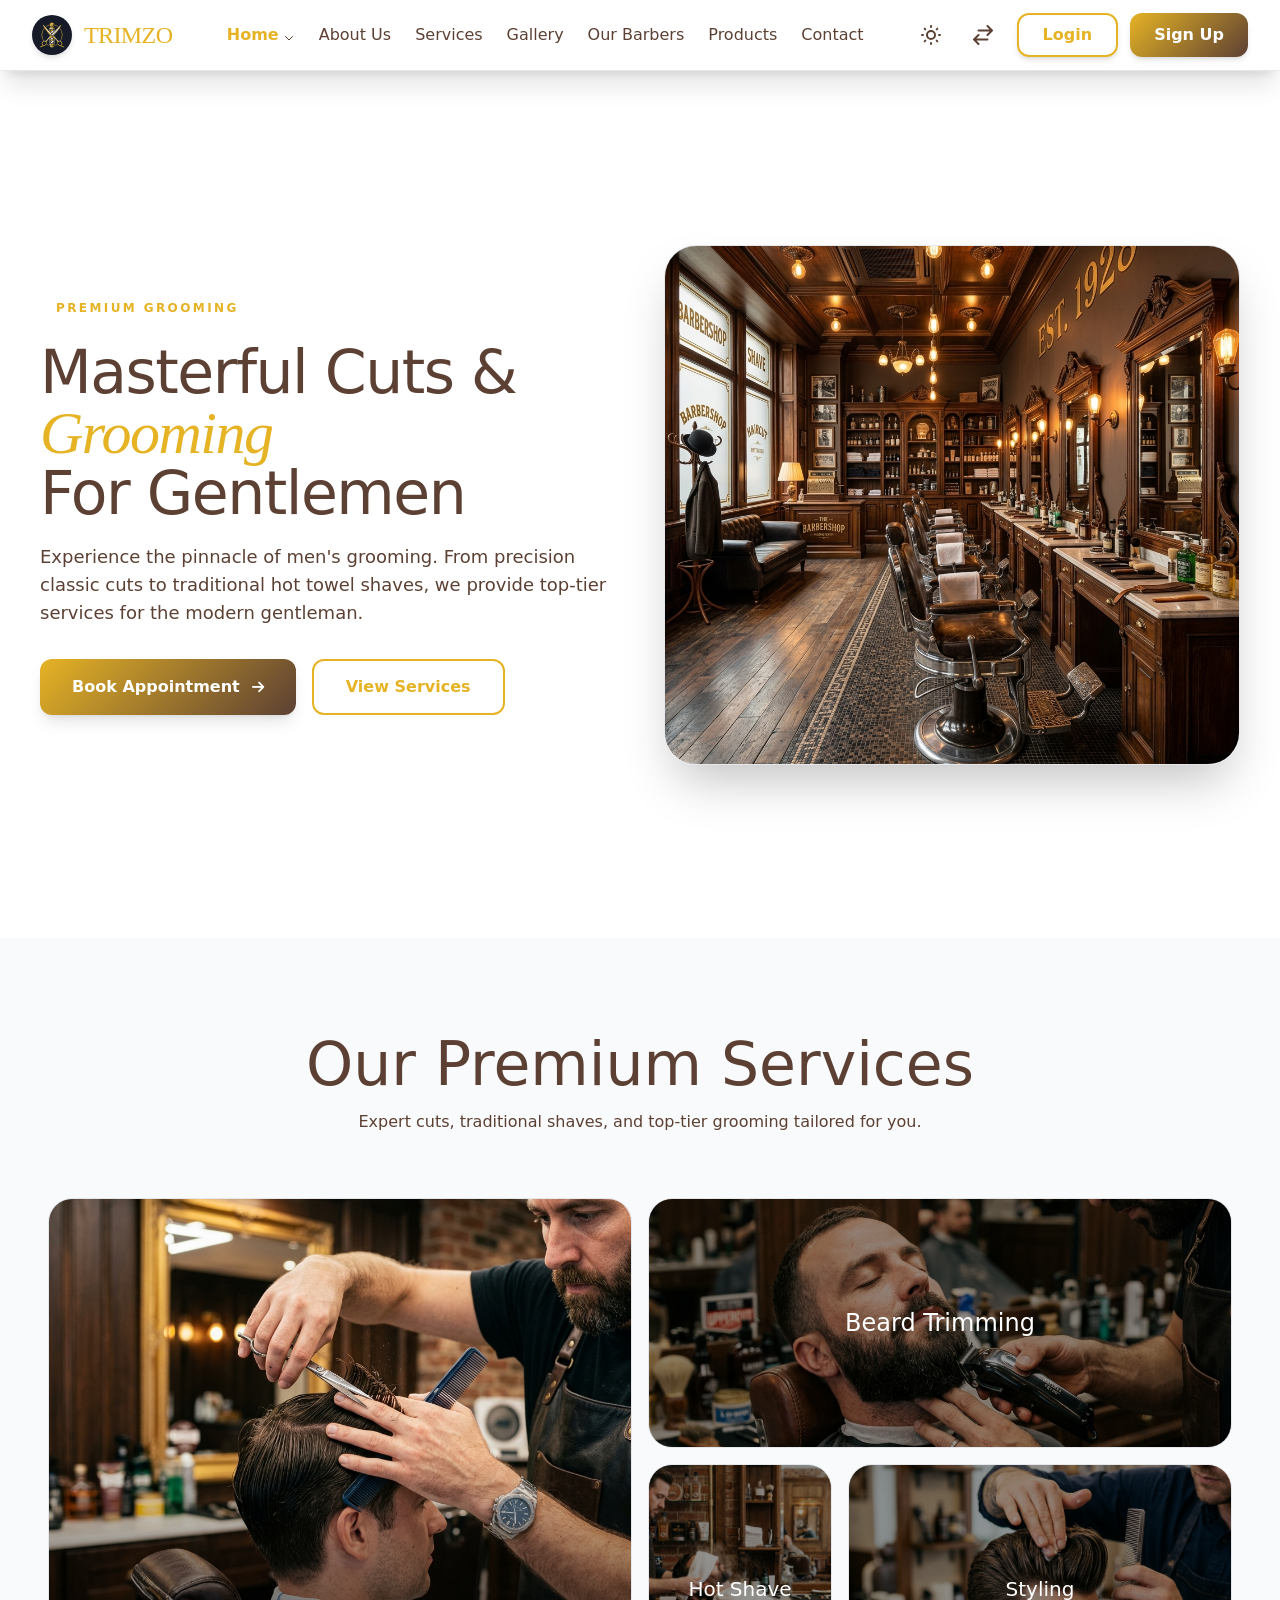
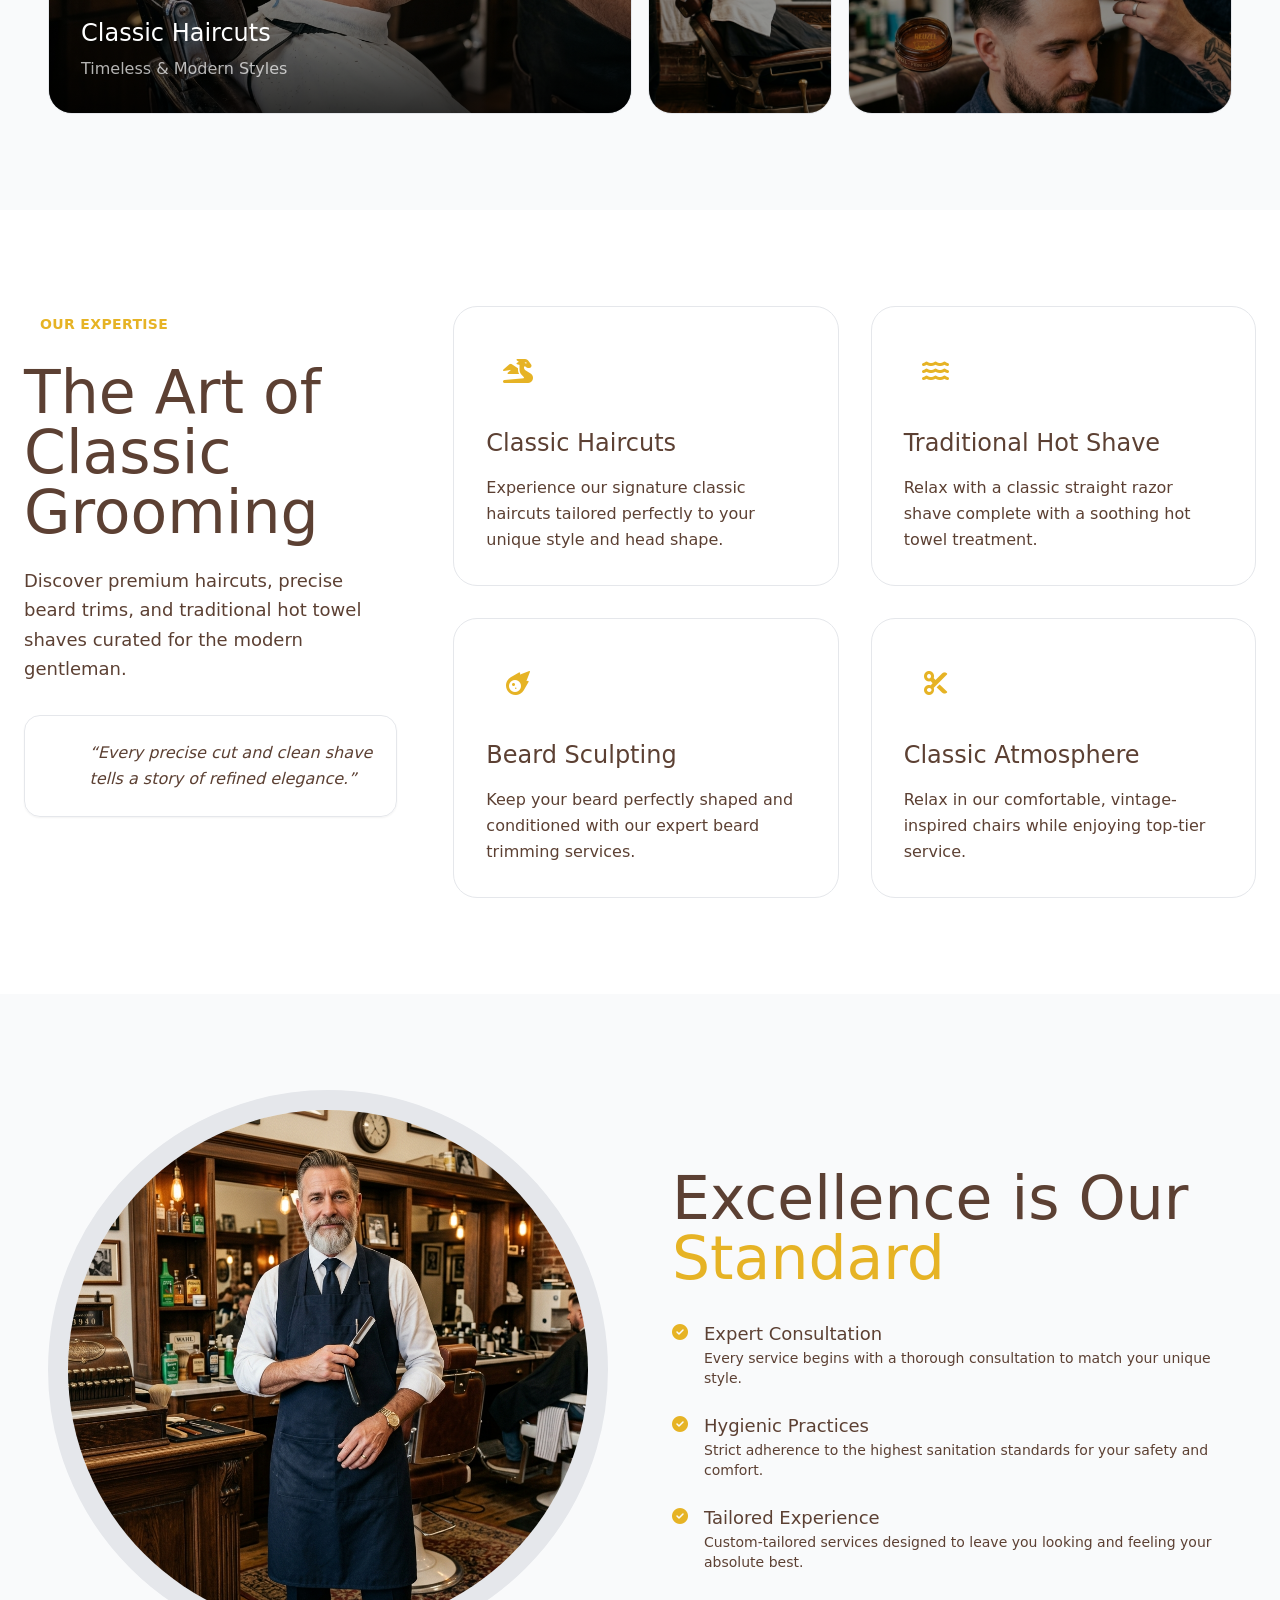
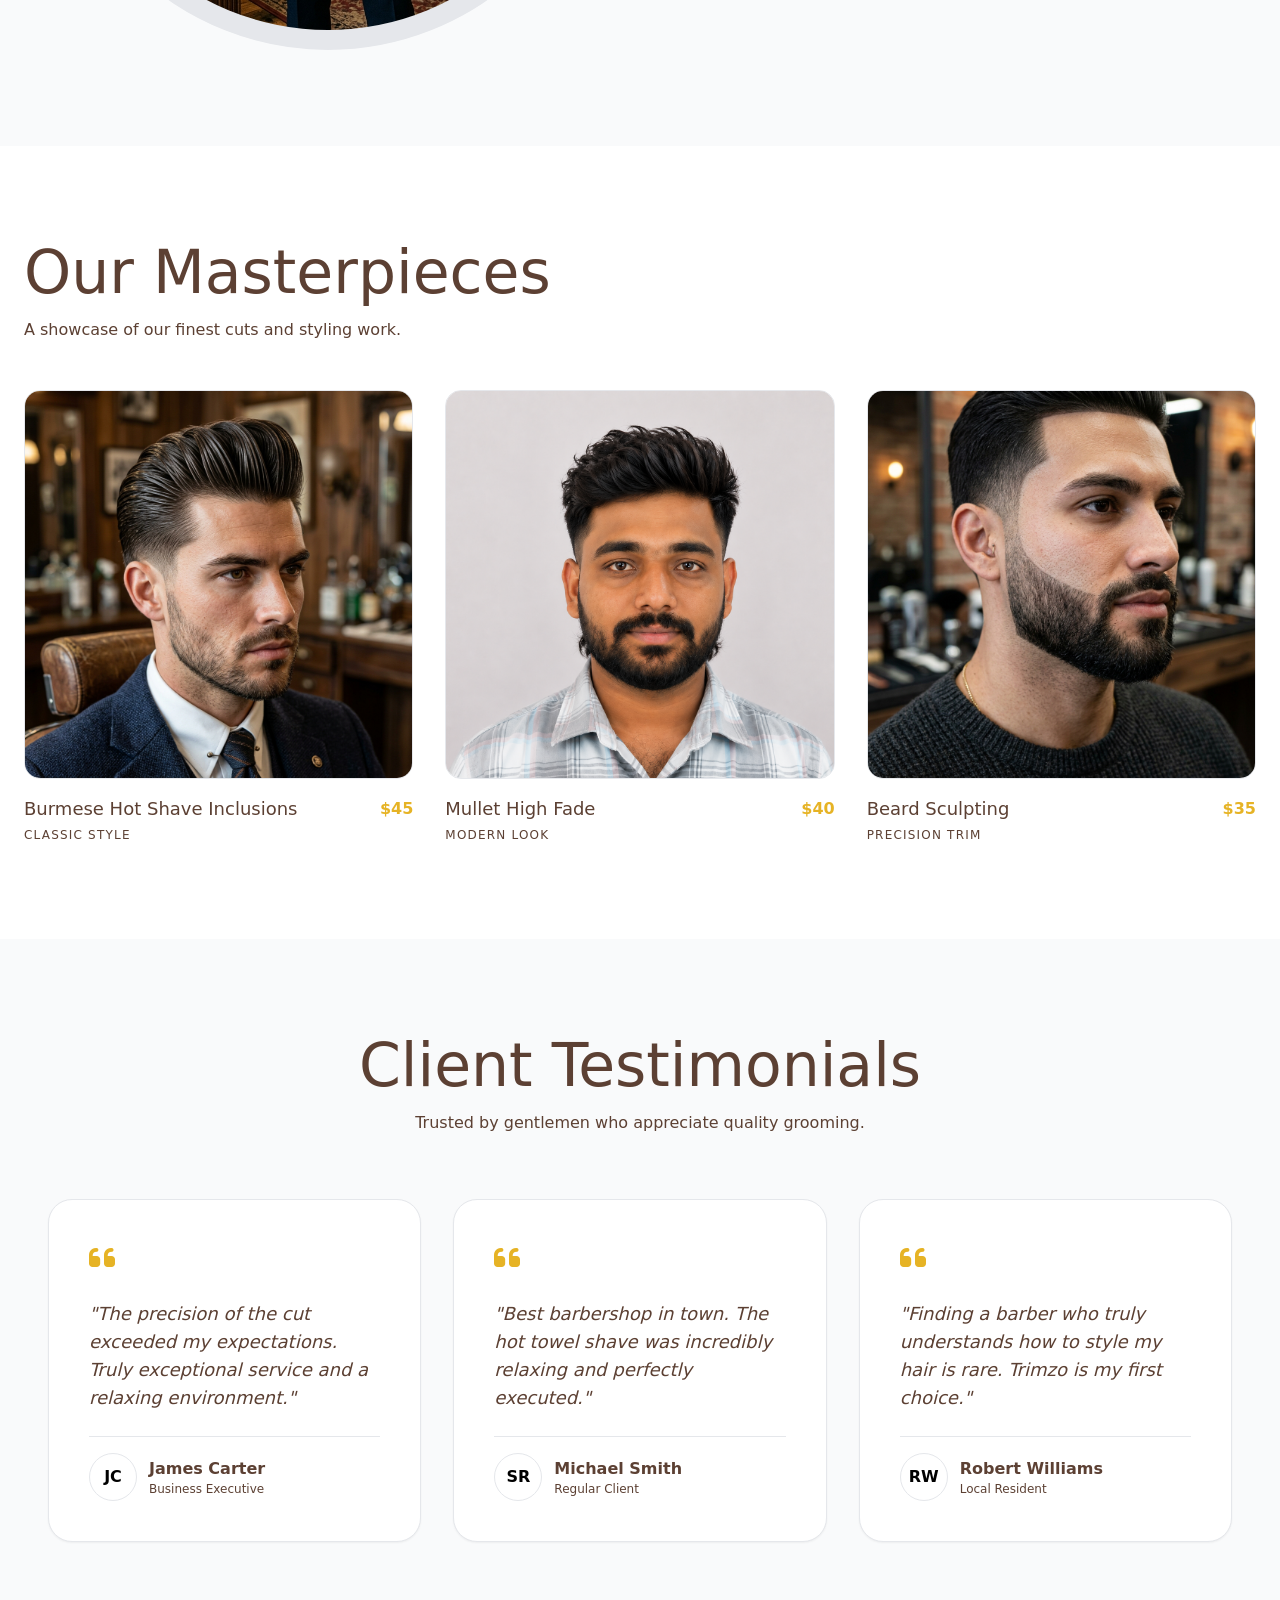
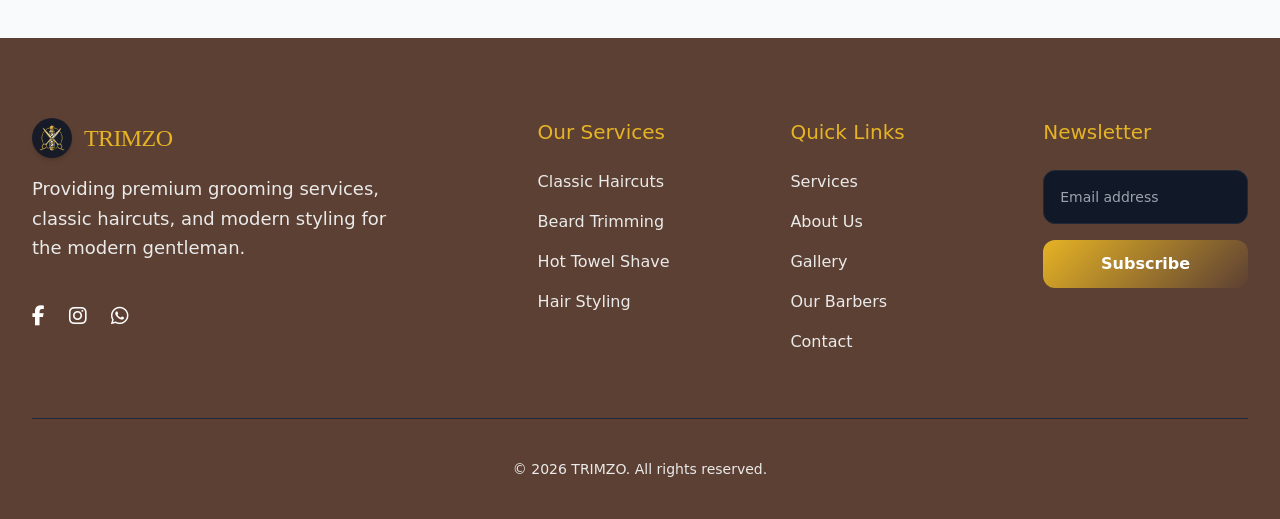
==== commit eb83b883: "first commit" ====
--- a/index.html
+++ b/index.html
@@ -8,182 +8,7 @@
     <title>Barbershop &amp; Men's Grooming Salon | TRIMZO</title>
 
 <script src="tailwind.js"></script>
-    <style>
-        /* --- Refined Premium Green & Rich Brown Palette --- */
-        :root, html[data-theme='light'] {
-            --color-background: #FFFFFF;
-            --color-primary-text: #5C4033; 
-            --color-secondary-text: #5C4033; /* Neat Rich Brown */
-            --color-accent: #E6B325; /* Lawn Green */
-            --color-accent-light: #5C4033; /* Rich Brown */
-            --color-border: #E5E7EB; 
-            --color-hover: #FFF8E6; 
-            --color-footer-bg: #5C4033;
-            --color-footer-text: #EAEAEA; 
-        }
-        html[data-theme='dark'] {
-            --color-background: #000000;
-            --color-primary-text: #FFFFFF;
-            --color-secondary-text: #D7CCC8;
-            --color-accent: #E6B325; 
-            --color-accent-light: #BCAAA4; 
-            --color-border: #374151; 
-            --color-hover: #2B1D16;
-            --color-footer-bg: #000000;
-            --color-footer-text: #FFFFFF;
-        }
-        
-        body {
-            background-color: var(--color-background);
-            color: var(--color-primary-text);
-            font-family: ui-sans-serif, system-ui, -apple-system, BlinkMacSystemFont, "Segoe UI", Roboto, "Helvetica Neue", Arial, "Noto Sans", sans-serif;
-            transition: background-color 0.3s, color 0.3s;
-            overflow-x: hidden;
-        }
-        
-        .text-primary-text { color: var(--color-primary-text); }
-        .text-secondary-text { color: var(--color-secondary-text); }
-        .text-accent { color: var(--color-accent); }
-        .text-accent-light { color: var(--color-accent-light); }
-        .bg-background { background-color: var(--color-background); }
-        .bg-hover { background-color: var(--color-hover); }
-        .border-border { border-color: var(--color-border); }
-
-        /* ── Typography Weight System ── */
-        h1, h2, h3, h4, h5, h6 {
-            font-weight: 500 !important;
-        }
-        p, .text-secondary-text {
-            font-weight: 400 !important;
-        }
-
-        /* Rich Gradient */
-        .bg-custom-gradient {
-            background: linear-gradient(135deg, #E6B325 0%, #5C4033 100%);
-        }
-
-        #main-footer {
-            background-color: var(--color-footer-bg);
-            color: var(--color-footer-text);
-        }
-        #main-footer .footer-heading {
-            color: #E6B325 !important; /* Elegant Green Heading */
-        }
-        #main-footer .footer-link:hover {
-            color: #BCAAA4;
-            padding-left: 4px;
-            transition: all 0.2s ease;
-        }
-
-        /* Nav Link Underline */
-        .nav-link {
-            position: relative;
-            transition: color 0.3s;
-            padding-top: 0.25rem;
-            padding-bottom: 0.25rem;
-        }
-        .nav-link::after {
-            content: '';
-            position: absolute;
-            left: 0; right: 0; bottom: 0;
-            height: 2px;
-            background-color: var(--color-accent);
-            transform: scaleX(0);
-            transition: transform 0.3s;
-        }
-        .nav-link:hover::after {
-            transform: scaleX(1);
-        }
-
-        /* DROPDOWN */
-        .dropdown-wrapper { position: relative; }
-        .dropdown-menu {
-            position: absolute;
-            top: calc(100% + 5px);
-            left: 0;
-            background-color: var(--color-background);
-            border: 1px solid var(--color-border);
-            border-radius: 0.5rem;
-            box-shadow: 0 10px 25px rgba(0, 0, 0, 0.1);
-            min-width: 220px;
-            z-index: 1000;
-            opacity: 0;
-            visibility: hidden;
-            transform: translateY(-10px);
-            transition: all 0.3s ease;
-        }
-        .dropdown-wrapper:hover .dropdown-menu {
-            opacity: 1; visibility: visible; transform: translateY(0);
-            display: block;
-        }
-        .dropdown-menu a {
-            display: block;
-            padding: 0.75rem 1rem;
-            color: var(--color-primary-text);
-            text-decoration: none;
-            font-size: 0.875rem;
-            transition: all 0.2s ease;
-            border-bottom: 1px solid var(--color-border);
-        }
-        .dropdown-menu a:last-child { border-bottom: none; }
-        .dropdown-menu a:hover {
-            background-color: var(--color-hover);
-            color: var(--color-accent);
-            padding-left: 1.25rem;
-        }
-
-        @media (max-width: 1024px) {
-            .dropdown-menu { position: static; display: none; opacity: 1; visibility: visible; transform: none; box-shadow: none; }
-            .dropdown-wrapper:hover .dropdown-menu { display: block; }
-        }
-
-        /* ── Canonical Button System ── */
-        .btn-primary, .book-btn {
-            background: linear-gradient(135deg, #E6B325 0%, #5C4033 100%);
-            color: #FFFFFF !important;
-            transition: all 0.3s ease;
-            cursor: pointer;
-        }
-        .btn-primary:hover, .book-btn:hover {
-            background: linear-gradient(135deg, #d4a520 0%, #4a3328 100%);
-            transform: scale(1.04);
-            box-shadow: 0 8px 24px rgba(230,179,37,0.45);
-        }
-        .btn-outline {
-            background: transparent;
-            color: var(--color-accent);
-            border: 2px solid var(--color-accent);
-            transition: all 0.3s ease;
-            cursor: pointer;
-        }
-        .btn-outline:hover {
-            background: var(--color-accent);
-            color: #1a1a1a !important;
-            box-shadow: 0 6px 18px rgba(230,179,37,0.35);
-            transform: translateY(-1px);
-        }
-        html[data-theme='dark'] .btn-outline {
-            color: #E6B325;
-            border-color: #E6B325;
-        }
-        html[data-theme='dark'] .btn-outline:hover {
-            background: #E6B325;
-            color: #1a1a1a !important;
-            box-shadow: 0 6px 18px rgba(230,179,37,0.35);
-        }
-        .btn-cta-white {
-            background: white;
-            color: #E6B325;
-            transition: all 0.3s ease;
-            cursor: pointer;
-        }
-        .btn-cta-white:hover {
-            background: #E6B325;
-            color: #1a1a1a;
-            transform: translateY(-2px);
-            box-shadow: 0 8px 24px rgba(230,179,37,0.3);
-        }
-    </style>
+    <link rel="stylesheet" href="./assets/css/theme.css">
 </head>
 <body class="antialiased flex flex-col min-h-screen">
 
@@ -241,9 +66,9 @@
     </header>
 
     <main class="flex-grow">
-      <!-- SECTION 1: THE MUSEUM HERO -->
-<!-- SECTION 1: THE MUSEUM HERO -->
-<section class="relative flex items-center overflow-hidden bg-background pt-10 pb-10 md:pt-14 md:pb-14">
+      <!-- SECTION 1: THE HERO -->
+<!-- SECTION 1: THE HERO -->
+<section class="relative flex items-center overflow-hidden bg-background py-16 lg:py-24">
 
     <!-- Background Blur -->
     <div class="absolute inset-0 pointer-events-none">
@@ -257,7 +82,7 @@
         <div class="grid grid-cols-1 md:grid-cols-2 gap-8 lg:gap-12 items-center min-h-[75vh]">
 
             <!-- LEFT CONTENT -->
-            <div class="ltr:text-left rtl:text-right">
+            <div class="text-center md:ltr:text-left md:rtl:text-right">
 
                 <!-- Tag -->
                 <span class="inline-block px-4 py-1.5 rounded-full bg-accent/10 text-accent font-bold text-xs uppercase tracking-[0.2em] mb-5">
@@ -267,23 +92,23 @@
                 <!-- Heading -->
                 <h1 class="text-3xl md:text-4xl lg:text-5xl xl:text-6xl font-medium tracking-tight text-primary-text mb-5 leading-[1.05]">
 
-                    Fossil &
+                    Masterful Cuts &
                     <span class="text-accent italic font-serif">
-                        Mineral
+                        Grooming
                     </span>
 
                     <br>
 
-                    Service Dealer
+                    For Gentlemen
 
                 </h1>
 
                 <!-- Description -->
                 <p class="text-secondary-text text-base md:text-lg leading-relaxed max-w-xl mb-8">
 
-                    Curating Earth’s most silent storytellers.
-                    From Mesozoic giants to rare crystalline structures,
-                    we provide museum-grade pieces for the modern collector.
+                    Experience the pinnacle of men's grooming.
+                    From precision classic cuts to traditional hot towel shaves,
+                    we provide top-tier services for the modern gentleman.
 
                 </p>
 
@@ -334,8 +159,8 @@
 
 </section>
 
-<!-- SECTION 2: BENTO CATEGORY GRID -->
-<section class="py-24 bg-hover/10">
+<!-- SECTION 2: CATEGORY GRID -->
+<section class="py-24 bg-background-alt">
     <div class="container mx-auto px-6 lg:px-12">
         <div class="text-center max-w-2xl mx-auto mb-16">
             <h2 class="text-4xl md:text-6xl font-medium text-primary-text mb-4 leading-tight">Our Premium Services</h2>
@@ -372,20 +197,20 @@
         </div>
     </div>
 </section>
-<!-- SECTION 3: THE GEOLOGIC TIMELINE (UPDATED PREMIUM VERSION) -->
+<!-- SECTION 3: THE SERVICE TIMELINE -->
 <section class="py-24 bg-background">
     <div class="container mx-auto px-6">
         <div class="grid lg:grid-cols-3 gap-14 items-start">
 
             <!-- Left Content -->
-            <div class="lg:col-span-1 ltr:text-left rtl:text-right">
+            <div class="lg:col-span-1 text-center md:ltr:text-left md:rtl:text-right">
                 <span class="inline-block px-4 py-2 rounded-full bg-accent/10 text-accent text-sm font-semibold mb-5 tracking-wide uppercase">
                     Our Expertise
                 </span>
 
                 <h2 class="text-4xl md:text-6xl font-medium leading-tight text-primary-text mb-6">
-                    Millions of Years <br>
-                    Preserved in Stone
+                    The Art of <br>
+                    Classic Grooming
                 </h2>
 
                 <p class="text-secondary-text text-lg leading-relaxed mb-8">
@@ -400,7 +225,7 @@
 
                         <div>
                             <p class="text-primary-text font-medium italic leading-relaxed">
-                                “Every fossil and mineral tells a story older than civilization itself.”
+                                “Every precise cut and clean shave tells a story of refined elegance.”
                             </p>
                         </div>
                     </div>
@@ -421,7 +246,7 @@
                     </h4>
 
                     <p class="text-secondary-text leading-relaxed">
-                        Rare teeth, claws, bones, and vertebrae from the mighty creatures that once ruled prehistoric Earth.
+                        Experience our signature classic haircuts tailored perfectly to your unique style and head shape.
                     </p>
                 </div>
 
@@ -432,11 +257,11 @@
                     </div>
 
                     <h4 class="text-2xl font-medium text-primary-text mb-4">
-                        Ancient Marine Life
+                        Traditional Hot Shave
                     </h4>
 
                     <p class="text-secondary-text leading-relaxed">
-                        Beautifully preserved trilobites, ammonites, and marine fossils dating back hundreds of millions of years.
+                        Relax with a classic straight razor shave complete with a soothing hot towel treatment.
                     </p>
                 </div>
 
@@ -447,18 +272,18 @@
                     </div>
 
                     <h4 class="text-2xl font-medium text-primary-text mb-4">
-                        Meteorite Collection
+                        Beard Sculpting
                     </h4>
 
                     <p class="text-secondary-text leading-relaxed">
-                        Authentic meteorites and cosmic fragments sourced from deserts and impact zones across the world.
+                        Keep your beard perfectly shaped and conditioned with our expert beard trimming services.
                     </p>
                 </div>
 
                 <!-- Card 4 -->
                 <div class="group p-8 rounded-3xl border border-border bg-background hover:border-accent hover:shadow-2xl hover:-translate-y-2 transition-all duration-300">
                     <div class="w-16 h-16 rounded-2xl bg-accent/10 text-accent flex items-center justify-center text-2xl mb-6 group-hover:bg-accent/20 transition-all duration-300">
-                        <i class="fas fa-gem"></i>
+                        <i class="fas fa-scissors"></i>
                     </div>
 
                     <h4 class="text-2xl font-medium text-primary-text mb-4">
@@ -475,8 +300,8 @@
     </div>
 </section>
 
-<!-- SECTION 4: THE PROVENANCE STANDARD (WHY CHOOSE US) -->
-<section class="py-24 bg-hover/10">
+<!-- SECTION 4: THE TRIMZO STANDARD (WHY CHOOSE US) -->
+<section class="py-24 bg-background-alt">
     <div class="container mx-auto px-6 lg:px-12">
         <div class="grid lg:grid-cols-2 gap-16 items-center">
             <div class="relative order-2 lg:order-1">
@@ -485,7 +310,7 @@
                 </div>
                 
             </div>
-            <div class="order-1 lg:order-2 ltr:text-left rtl:text-right">
+            <div class="order-1 lg:order-2 text-center md:ltr:text-left md:rtl:text-right">
                 <h2 class="text-4xl md:text-6xl font-medium text-primary-text mb-8">Excellence is Our <span class="text-accent">Standard</span></h2>
                 <ul class="space-y-6">
                     <li class="flex gap-4">
@@ -515,7 +340,7 @@
     </div>
 </section>
 
-<!-- SECTION 5: MASTERPIECE GALLERY (NEW) -->
+<!-- SECTION 5: BARBERSHOP GALLERY -->
 <section class="py-24 bg-background overflow-hidden">
     <div class="container mx-auto px-6">
         <div class="flex flex-col md:flex-row justify-between items-end mb-12">
@@ -561,8 +386,8 @@
     </div>
 </section>
 
-<!-- SECTION 6: THE COLLECTOR'S CIRCLE (TESTIMONIALS) -->
-<section class="py-24 bg-hover/5">
+<!-- SECTION 6: CLIENT TESTIMONIALS -->
+<section class="py-24 bg-background-alt">
     <div class="container mx-auto px-6 lg:px-12">
         <div class="text-center mb-12 lg:mb-16">
             <h2 class="text-4xl md:text-6xl font-medium text-primary-text mb-4">Client Testimonials</h2>
@@ -632,7 +457,7 @@
             </div>
             <nav class="flex flex-col space-y-2 py-4">
                 <div>
-                    <button class="block text-primary-text font-semibold text-lg py-2 w-full text-left flex justify-between items-center" id="mobile-homes-toggle">
+                    <button class="block text-primary-text font-semibold text-lg py-2 w-full ltr:text-left rtl:text-right flex justify-between items-center" id="mobile-homes-toggle">
                         Home <svg class="w-4 h-4 transform transition-transform duration-200 text-primary-text" id="homes-icon" fill="none" stroke="currentColor" viewBox="0 0 24 24"><path stroke-linecap="round" stroke-linejoin="round" stroke-width="2" d="M19 9l-7 7-7-7"></path></svg>
                     </button>
                     <div id="mobile-homes-menu" class="hidden pl-4 flex flex-col space-y-1 mt-1 border-l-2 border-border">
--- a/assets/css/theme.css
+++ b/assets/css/theme.css
@@ -0,0 +1,177 @@
+/* --- Refined Premium Green & Rich Brown Palette --- */
+:root, html[data-theme='light'] {
+    --color-background: #FFFFFF;
+    --color-background-alt: #F9FAFB;
+    --color-primary-text: #5C4033; 
+    --color-secondary-text: #5C4033;
+    --color-accent: #E6B325;
+    --color-accent-light: #5C4033;
+    --color-border: #E5E7EB; 
+    --color-hover: #FFF8E6; 
+    --color-footer-bg: #5C4033;
+    --color-footer-text: #EAEAEA; 
+}
+html[data-theme='dark'] {
+    --color-background: #000000;
+    --color-background-alt: #161616;
+    --color-primary-text: #FFFFFF;
+    --color-secondary-text: #E5E7EB;
+    --color-accent: #E6B325; 
+    --color-accent-light: #FCD34D;
+    --color-border: #374151; 
+    --color-hover: #2B1D16;
+    --color-footer-bg: #0A0A0A;
+    --color-footer-text: #FFFFFF;
+}
+
+body {
+    background-color: var(--color-background);
+    color: var(--color-primary-text);
+    font-family: ui-sans-serif, system-ui, -apple-system, BlinkMacSystemFont, "Segoe UI", Roboto, "Helvetica Neue", Arial, "Noto Sans", sans-serif;
+    transition: background-color 0.3s, color 0.3s;
+    overflow-x: hidden;
+}
+
+.text-primary-text { color: var(--color-primary-text); }
+.text-secondary-text { color: var(--color-secondary-text); }
+.text-accent { color: var(--color-accent); }
+.text-accent-light { color: var(--color-accent-light); }
+.bg-background { background-color: var(--color-background); }
+.bg-background-alt { background-color: var(--color-background-alt); transition: background-color 0.3s; }
+.bg-hover { background-color: var(--color-hover); }
+.border-border { border-color: var(--color-border); }
+
+/* ── Typography Weight System ── */
+h1, h2, h3, h4, h5, h6 {
+    font-weight: 500 !important;
+}
+p, .text-secondary-text {
+    font-weight: 400 !important;
+}
+
+/* Rich Gradient */
+.bg-custom-gradient {
+    background: linear-gradient(135deg, #E6B325 0%, #5C4033 100%);
+}
+
+#main-footer {
+    background-color: var(--color-footer-bg);
+    color: var(--color-footer-text);
+}
+#main-footer .footer-heading {
+    color: #E6B325 !important;
+}
+#main-footer .footer-link:hover {
+    color: #BCAAA4;
+    padding-left: 4px;
+    transition: all 0.2s ease;
+}
+
+/* Nav Link Underline */
+.nav-link {
+    position: relative;
+    transition: color 0.3s;
+    padding-top: 0.25rem;
+    padding-bottom: 0.25rem;
+}
+.nav-link::after {
+    content: '';
+    position: absolute;
+    left: 0; right: 0; bottom: 0;
+    height: 2px;
+    background-color: var(--color-accent);
+    transform: scaleX(0);
+    transition: transform 0.3s;
+}
+.nav-link:hover::after {
+    transform: scaleX(1);
+}
+
+/* DROPDOWN */
+.dropdown-wrapper { position: relative; }
+.dropdown-menu {
+    position: absolute;
+    top: calc(100% + 5px);
+    left: 0;
+    background-color: var(--color-background);
+    border: 1px solid var(--color-border);
+    border-radius: 0.5rem;
+    box-shadow: 0 10px 25px rgba(0, 0, 0, 0.1);
+    min-width: 220px;
+    z-index: 1000;
+    opacity: 0;
+    visibility: hidden;
+    transform: translateY(-10px);
+    transition: all 0.3s ease;
+}
+.dropdown-wrapper:hover .dropdown-menu {
+    opacity: 1; visibility: visible; transform: translateY(0);
+    display: block;
+}
+.dropdown-menu a {
+    display: block;
+    padding: 0.75rem 1rem;
+    color: var(--color-primary-text);
+    text-decoration: none;
+    font-size: 0.875rem;
+    transition: all 0.2s ease;
+    border-bottom: 1px solid var(--color-border);
+}
+.dropdown-menu a:last-child { border-bottom: none; }
+.dropdown-menu a:hover {
+    background-color: var(--color-hover);
+    color: var(--color-accent);
+    padding-left: 1.25rem;
+}
+
+@media (max-width: 1024px) {
+    .dropdown-menu { position: static; display: none; opacity: 1; visibility: visible; transform: none; box-shadow: none; }
+    .dropdown-wrapper:hover .dropdown-menu { display: block; }
+}
+
+/* ── Canonical Button System ── */
+.btn-primary, .book-btn {
+    background: linear-gradient(135deg, #E6B325 0%, #5C4033 100%);
+    color: #FFFFFF !important;
+    transition: all 0.3s ease;
+    cursor: pointer;
+}
+.btn-primary:hover, .book-btn:hover {
+    background: linear-gradient(135deg, #d4a520 0%, #4a3328 100%);
+    transform: scale(1.04);
+    box-shadow: 0 8px 24px rgba(230,179,37,0.45);
+}
+.btn-outline {
+    background: transparent;
+    color: var(--color-accent);
+    border: 2px solid var(--color-accent);
+    transition: all 0.3s ease;
+    cursor: pointer;
+}
+.btn-outline:hover {
+    background: var(--color-accent);
+    color: #1a1a1a !important;
+    box-shadow: 0 6px 18px rgba(230,179,37,0.35);
+    transform: translateY(-1px);
+}
+html[data-theme='dark'] .btn-outline {
+    color: #E6B325;
+    border-color: #E6B325;
+}
+html[data-theme='dark'] .btn-outline:hover {
+    background: #E6B325;
+    color: #1a1a1a !important;
+    box-shadow: 0 6px 18px rgba(230,179,37,0.35);
+}
+.btn-cta-white {
+    background: white;
+    color: #E6B325;
+    transition: all 0.3s ease;
+    cursor: pointer;
+}
+.btn-cta-white:hover {
+    background: #E6B325;
+    color: #1a1a1a;
+    transform: translateY(-2px);
+    box-shadow: 0 8px 24px rgba(230,179,37,0.3);
+}
